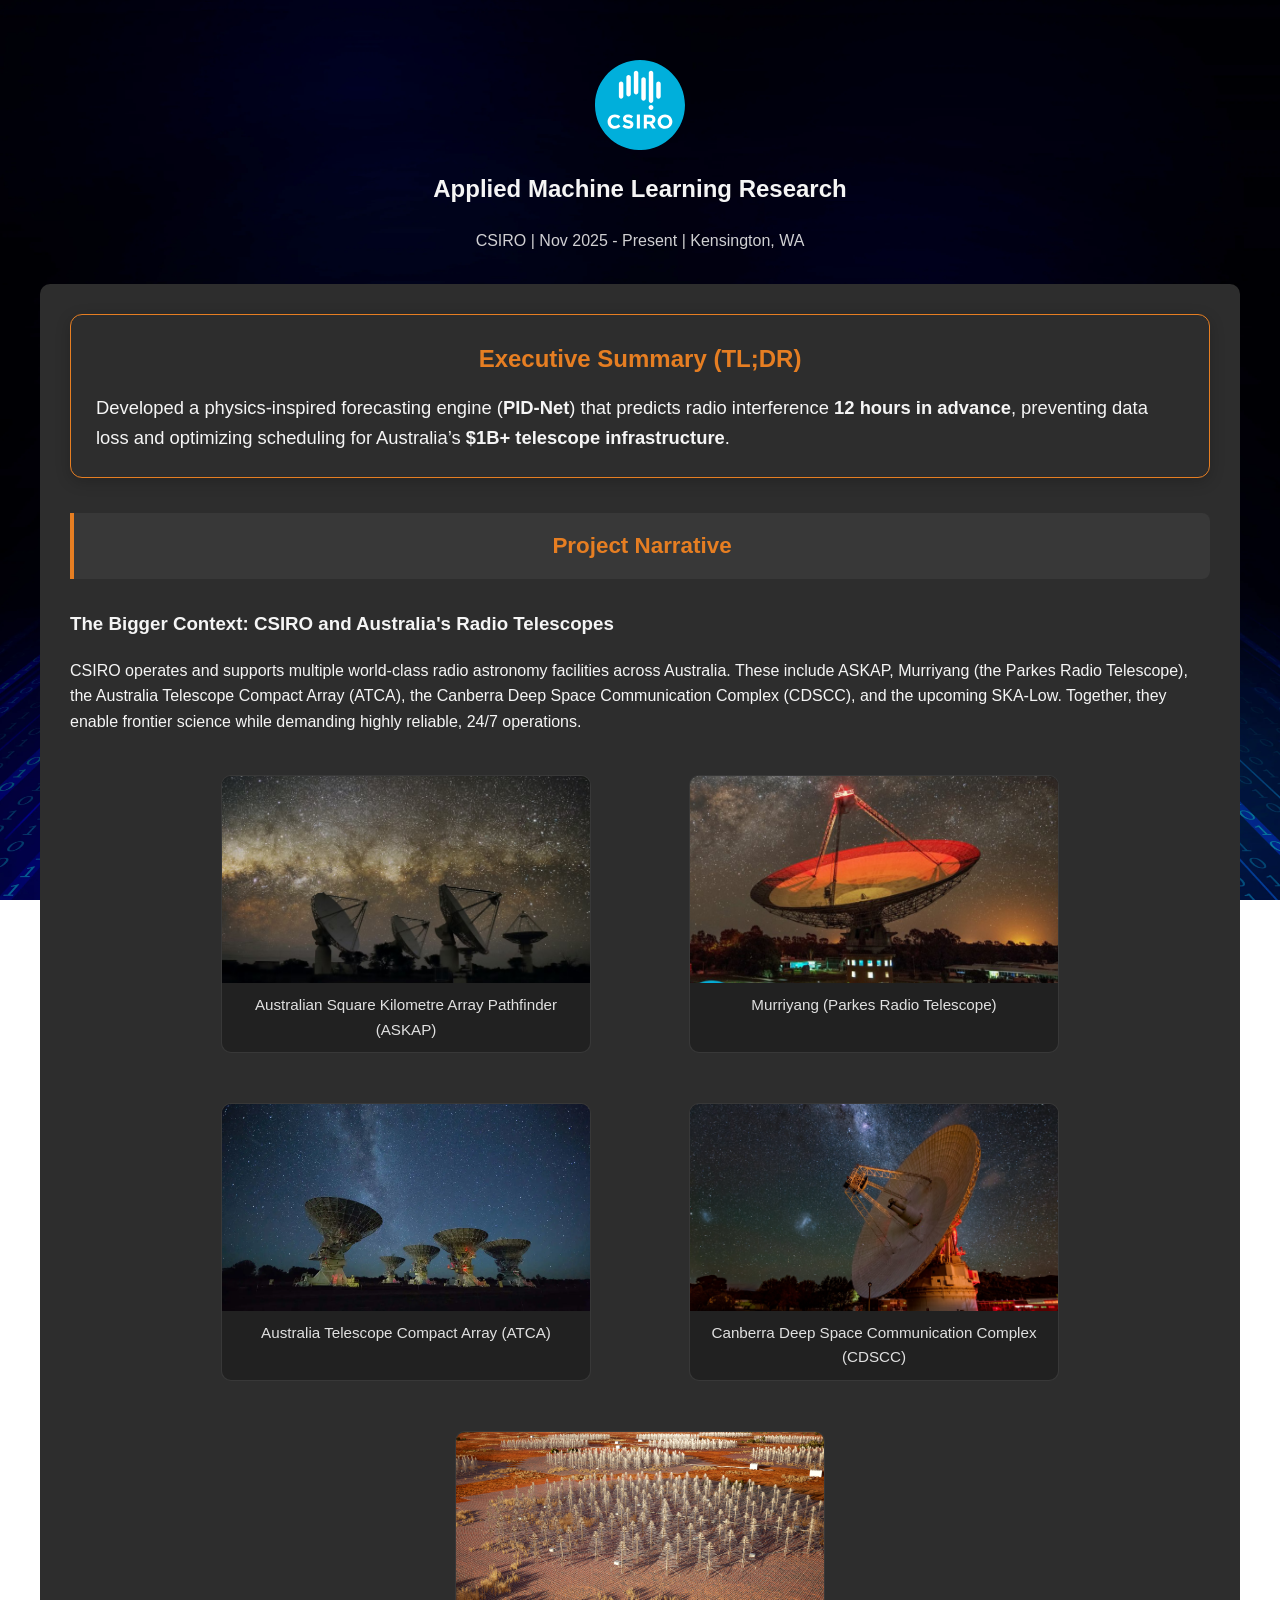
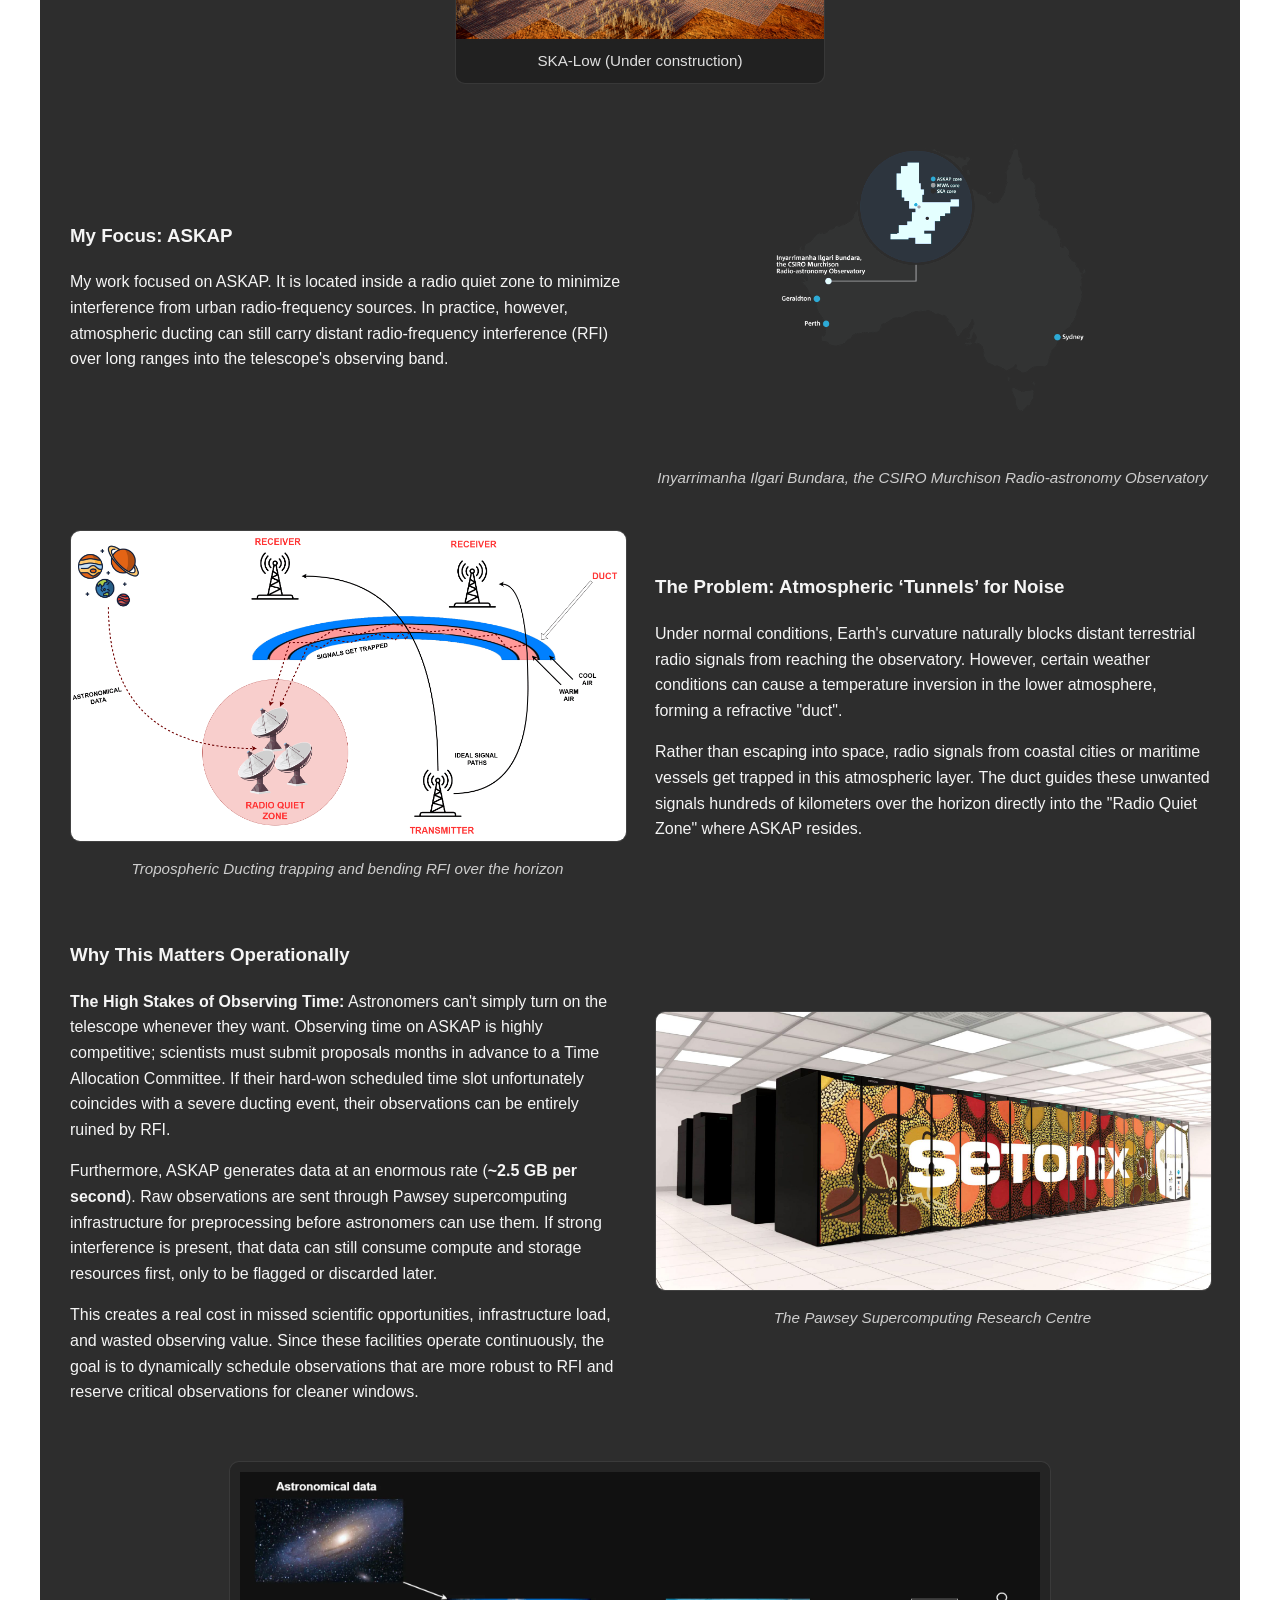
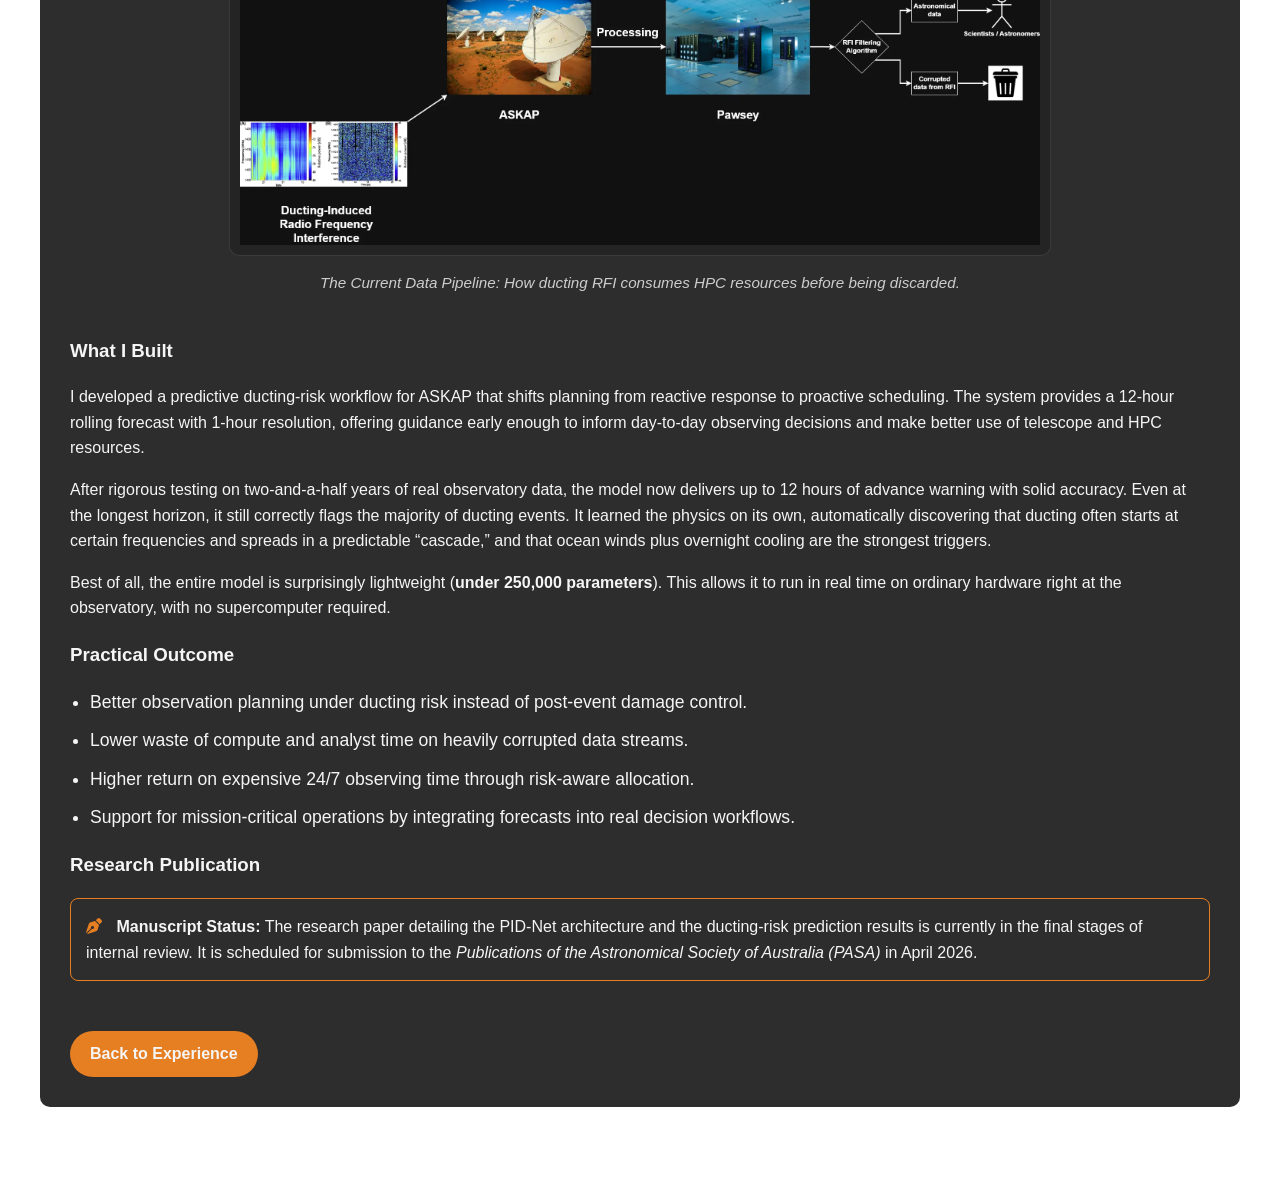
==== experience-csiro.html @ bd248039 "Update page" ====
<!DOCTYPE html>
<html lang="en">
<head>
    <meta charset="UTF-8">
    <meta name="viewport" content="width=device-width, initial-scale=1.0">
    <title>CSIRO Experience Details - X. Truong Nguyen</title>
    <link rel="icon" type="image/jpeg" href="img/tab_icon.jpg">
    <link rel="stylesheet" href="css/style.css">
    <link rel="stylesheet" href="https://cdnjs.cloudflare.com/ajax/libs/font-awesome/6.4.0/css/all.min.css">
</head>
<body>
    <main class="container experience-detail-page">
        <section class="experience-section visible">
            <div class="experience-detail-header">
                <img src="img/CSIRO_Logo.svg" alt="CSIRO Logo" class="company-logo">
                <h1>Applied Machine Learning Research</h1>
                <p class="experience-detail-meta">CSIRO | Nov 2025 - Present | Kensington, WA</p>
            </div>

            <div class="experience-item">
                <div class="experience-details">
                    <!-- TL;DR Impact Summary -->
                    <div style="background-color: rgba(var(--accent-rgb), 0.1); border: 1px solid var(--accent-color); padding: 25px; border-radius: 12px; margin-bottom: 35px; box-shadow: 0 4px 15px rgba(0,0,0,0.2);">
                        <h2 style="margin: 0 0 15px 0; color: var(--accent-color); font-size: 1.5rem;">Executive Summary (TL;DR)</h2>
                        <p style="margin: 0; font-size: 1.15rem; line-height: 1.6; font-weight: 500;">
                            Developed a physics-inspired forecasting engine (<strong>PID-Net</strong>) that predicts radio interference <strong>12 hours in advance</strong>, preventing data loss and optimizing scheduling for Australia’s <strong>$1B+ telescope infrastructure</strong>.
                        </p>
                    </div>

                    <div style="background-color: rgba(255, 255, 255, 0.05); border-left: 4px solid var(--accent-color); padding: 15px 20px; margin-bottom: 30px; border-radius: 0 8px 8px 0;">
                        <h2 style="margin: 0; color: var(--accent-color); font-size: 1.4rem;">Project Narrative</h2>
                    </div>

                    <h3>The Bigger Context: CSIRO and Australia's Radio Telescopes</h3>
                    <p>
                        CSIRO operates and supports multiple world-class radio astronomy facilities across Australia.
                        These include ASKAP, Murriyang (the Parkes Radio Telescope), the Australia Telescope Compact
                        Array (ATCA), the Canberra Deep Space Communication Complex (CDSCC), and the upcoming SKA-Low.
                        Together, they enable frontier science while demanding highly reliable, 24/7 operations.
                    </p>

                    <div class="experience-gallery">
                        <figure class="media-card">
                            <img src="img/ASKAP.avif" alt="ASKAP radio telescope array">
                            <figcaption>Australian Square Kilometre Array Pathfinder (ASKAP)</figcaption>
                        </figure>
                        <figure class="media-card">
                            <img src="img/parkes.jpg" alt="Murriyang Parkes Radio Telescope">
                            <figcaption>Murriyang (Parkes Radio Telescope)</figcaption>
                        </figure>
                        <figure class="media-card">
                            <img src="img/ATCA.webp" alt="Australia Telescope Compact Array">
                            <figcaption>Australia Telescope Compact Array (ATCA)</figcaption>
                        </figure>
                        <figure class="media-card">
                            <img src="img/CDSCC.jpg" alt="Canberra Deep Space Communication Complex">
                            <figcaption>Canberra Deep Space Communication Complex (CDSCC)</figcaption>
                        </figure>
                        <figure class="media-card">
                            <img src="img/SKA-Low.jpg" alt="SKA-Low telescope infrastructure">
                            <figcaption>SKA-Low (Under construction)</figcaption>
                        </figure>
                    </div>

                    <div style="display: flex; flex-wrap: wrap; align-items: center; gap: 30px; margin-bottom: 40px;">
                        <div style="flex: 1 1 300px;">
                            <h3>My Focus: ASKAP</h3>
                            <p>
                                My work focused on ASKAP. It is located inside a radio quiet zone to minimize interference
                                from urban radio-frequency sources. In practice, however, atmospheric ducting can still carry
                                distant radio-frequency interference (RFI) over long ranges into the telescope's observing band.
                            </p>
                        </div>
                        <figure style="flex: 1 1 300px; margin: 0; text-align: center;">
                            <img src="img/MRO_map.png" alt="Map of the Murchison Radio-astronomy Observatory" style="width: 100%; max-height: 350px; object-fit: contain; margin-bottom: 8px; filter: invert(1) hue-rotate(180deg) contrast(1.2); mix-blend-mode: screen;">
                            <figcaption style="font-size: 0.95rem; opacity: 0.8; font-style: italic;">Inyarrimanha Ilgari Bundara, the CSIRO Murchison Radio-astronomy Observatory</figcaption>
                        </figure>
                    </div>

                    <div style="display: flex; flex-wrap: wrap; align-items: center; gap: 30px; margin-bottom: 40px;">
                        <figure style="flex: 1 1 300px; margin: 0; text-align: center;">
                            <img src="img/Ducting_Diagram.gif" alt="Atmospheric Ducting Phenomenon" style="width: 100%; max-height: 350px; object-fit: contain; border-radius: 10px; border: 1px solid rgba(255, 255, 255, 0.1); margin-bottom: 8px;">
                            <figcaption style="font-size: 0.95rem; opacity: 0.8; font-style: italic;">Tropospheric Ducting trapping and bending RFI over the horizon</figcaption>
                        </figure>
                        <div style="flex: 1 1 300px;">
                            <h3>The Problem: Atmospheric ‘Tunnels’ for Noise</h3>
                            <p>
                                Under normal conditions, Earth's curvature naturally blocks distant terrestrial radio signals from reaching the observatory. 
                                However, certain weather conditions can cause a temperature inversion in the lower atmosphere, forming a refractive "duct".
                            </p>
                            <p>
                                Rather than escaping into space, radio signals from coastal cities or maritime vessels get trapped in this atmospheric layer. 
                                The duct guides these unwanted signals hundreds of kilometers over the horizon directly into the "Radio Quiet Zone" where ASKAP resides.
                            </p>
                        </div>
                    </div>

                    <div style="display: flex; flex-wrap: wrap; align-items: center; gap: 30px; margin-bottom: 20px;">
                        <div style="flex: 1 1 300px;">
                            <h3>Why This Matters Operationally</h3>
                            <p>
                                <strong>The High Stakes of Observing Time:</strong> Astronomers can't simply turn on the telescope whenever they want. Observing time on ASKAP is highly competitive; scientists must submit proposals months in advance to a Time Allocation Committee. If their hard-won scheduled time slot unfortunately coincides with a severe ducting event, their observations can be entirely ruined by RFI.
                            </p>
                            <p>
                                Furthermore, ASKAP generates data at an enormous rate (<strong>~2.5 GB per second</strong>). Raw observations are sent through Pawsey
                                supercomputing infrastructure for preprocessing before astronomers can use them. If strong
                                interference is present, that data can still consume compute and storage resources first,
                                only to be flagged or discarded later.
                            </p>
                            <p>
                                This creates a real cost in missed scientific opportunities, infrastructure load, and wasted observing value. Since these
                                facilities operate continuously, the goal is to dynamically schedule observations that are more robust to RFI and reserve critical
                                observations for cleaner windows.
                            </p>
                        </div>
                        <figure style="flex: 1 1 300px; margin: 0; text-align: center;">
                            <img src="img/Pawsey.jpg" alt="Pawsey Supercomputer Centre" style="width: 100%; max-height: 350px; object-fit: cover; border-radius: 10px; border: 1px solid rgba(255, 255, 255, 0.1); margin-bottom: 8px;">
                            <figcaption style="font-size: 0.95rem; opacity: 0.8; font-style: italic;">The Pawsey Supercomputing Research Centre</figcaption>
                        </figure>
                    </div>

                    <figure style="margin: 40px 0; text-align: center;">
                        <img src="img/flowdiagram_dark.webp" alt="Standard ASKAP Data Pipeline showing RFI waste" style="width: 100%; max-width: 800px; height: auto; border-radius: 10px; border: 1px solid rgba(255, 255, 255, 0.1); margin-bottom: 8px; background: rgba(0,0,0,0.2); padding: 10px;">
                        <figcaption style="font-size: 0.95rem; opacity: 0.8; font-style: italic;">The Current Data Pipeline: How ducting RFI consumes HPC resources before being discarded.</figcaption>
                    </figure>

                    <h3>What I Built</h3>
                    <p>
                        I developed a predictive ducting-risk workflow for ASKAP that shifts planning from reactive
                        response to proactive scheduling. The system provides a 12-hour rolling forecast with 1-hour
                        resolution, offering guidance early enough to inform day-to-day observing
                        decisions and make better use of telescope and HPC resources.
                    </p>
                    <p>
                        After rigorous testing on two-and-a-half years of real observatory data, the model now delivers up to 12 hours of advance warning with solid accuracy. Even at the longest horizon, it still correctly flags the majority of ducting events. It learned the physics on its own, automatically discovering that ducting often starts at certain frequencies and spreads in a predictable “cascade,” and that ocean winds plus overnight cooling are the strongest triggers.
                    </p>
                    <p>
                        Best of all, the entire model is surprisingly lightweight (<strong>under 250,000 parameters</strong>). This allows it to run in real time on ordinary hardware right at the observatory, with no supercomputer required.
                    </p>

                    <h3>Practical Outcome</h3>
                    <ul>
                        <li>Better observation planning under ducting risk instead of post-event damage control.</li>
                        <li>Lower waste of compute and analyst time on heavily corrupted data streams.</li>
                        <li>Higher return on expensive 24/7 observing time through risk-aware allocation.</li>
                        <li>Support for mission-critical operations by integrating forecasts into real decision workflows.</li>
                    </ul>

                    <h3>Research Publication</h3>
                    <div style="background-color: rgba(var(--accent-rgb), 0.1); border: 1px solid var(--accent-color); padding: 15px; border-radius: 8px; margin-top: 15px;">
                        <p style="margin: 0;">
                            <i class="fa-solid fa-pen-nib" style="margin-right: 10px; color: var(--accent-color);"></i>
                            <strong>Manuscript Status:</strong> The research paper detailing the PID-Net architecture and the ducting-risk prediction results is currently in the final stages of internal review. It is scheduled for submission to the <em>Publications of the Astronomical Society of Australia (PASA)</em> in April 2026.
                        </p>
                    </div>

                    <div class="back-link">
                        <a class="view-project-btn" href="index.html#experience">Back to Experience</a>
                    </div>
                </div>
            </div>
        </section>
    </main>
</body>
</html>
---- css/style.css ----
/* Global Styles */
:root {
    --dark-bg: #3d3d3d;        /* Dark gray */
    --light-text: #f5f5f5;     /* Light cream */
    --accent-color: #e67e22;   /* Orange */
    --secondary-bg: #2d2d2d;   /* Medium gray */
}

html {
    scroll-behavior: smooth;
}

body {
    font-family: 'Inter', -apple-system, BlinkMacSystemFont, 'Segoe UI', Roboto, Oxygen, Ubuntu, Cantarell, 'Open Sans', 'Helvetica Neue', sans-serif;
    background-image: url('../img/background_image.webp');
    background-size: cover;
    background-position: center;
    background-attachment: fixed;
    background-repeat: no-repeat;
    background-color: transparent;
    color: var(--light-text);
    margin: 0;
    padding: 0;
    line-height: 1.6;
    transition: color 0.3s ease;
    scroll-behavior: smooth;
}

.container {
    max-width: 1200px;
    margin: 0 auto;
    padding: 0 20px;
}

/* Header Styles */
header {
    padding: 20px 0;
    display: flex;
    justify-content: space-between;
    align-items: center;
}

.logo {
    font-size: 0.3rem;
    font-weight: 400;
    letter-spacing: 0px;
    text-transform: none;
    font-family: 'Courier New', monospace;
    white-space: pre;
    line-height: 1;
}

.logo a {
    color: var(--light-text);
    text-decoration: none;
    transition: color 0.3s ease;
}

nav ul {
    display: flex;
    list-style: none;
    gap: 30px;
}

nav a {
    color: var(--light-text);
    text-decoration: none;
    font-size: 1rem;
    transition: color 0.3s ease;
    position: relative;
}

nav a:hover {
    color: var(--accent-color);
}

/* Add underline animation for nav links */
nav a::after {
    content: '';
    position: absolute;
    width: 0;
    height: 2px;
    bottom: -5px;
    left: 0;
    background-color: var(--accent-color);
    transition: width 0.3s ease;
}

nav a:hover::after {
    width: 100%;
}

/* Profile Section */
.profile {
    display: flex;
    flex-direction: column;
    align-items: center;
    justify-content: center;
    text-align: center;
    padding: 40px 0;
}

.profile-img {
    width: 200px;
    height: 200px;
    border-radius: 50%;
    overflow: hidden;
    margin-bottom: 30px;
    border: 3px solid var(--accent-color);
    transition: transform 0.5s ease, box-shadow 0.5s ease;
}

.profile-img:hover {
    transform: scale(1.05);
    box-shadow: 0 0 25px rgba(230, 126, 34, 0.6);
}

.profile-img img {
    width: 100%;
    height: 100%;
    object-fit: cover;
}

.profile h1 {
    font-size: 2.5rem;
    margin: 10px 0;
    color: var(--light-text);
}

.profile .tagline {
    font-size: 1.4rem;
    color: var(--light-text);
    opacity: 0.8;
    margin: 10px 0 30px;
    min-height: 1.4em;
}

/* Social Links */
.social-links {
    display: flex;
    gap: 20px;
    margin-top: 20px;
}

.social-links a {
    color: var(--light-text);
    font-size: 1.5rem;
    transition: all 0.3s ease;
    display: flex;
    align-items: center;
    justify-content: center;
    width: 50px;
    height: 50px;
    border-radius: 50%;
    background-color: rgba(0, 0, 0, 0.2);
}

.social-links a:hover {
    color: var(--accent-color);
    transform: translateY(-5px);
    background-color: rgba(0, 0, 0, 0.4);
    box-shadow: 0 5px 15px rgba(0, 0, 0, 0.3);
}

/* Footer */
footer {
    text-align: center;
    padding: 30px 0;
    border-top: 1px solid var(--secondary-bg);
    margin-top: 80px;
}

footer p {
    color: var(--light-text);
    opacity: 0.8;
    font-size: 0.9rem;
}

footer a {
    color: var(--accent-color);
    text-decoration: none;
}

/* About Section Styles */
.about-section {
    padding: 60px 0;
    text-align: center;
    opacity: 0;
    transform: translateY(20px);
    transition: opacity 0.6s ease, transform 0.6s ease;
}

.about-section.visible {
    opacity: 1;
    transform: translateY(0);
}

.about-section h2 {
    font-size: 2.2rem;
    margin-bottom: 20px;
    color: var(--accent-color);
}

.about-section p {
    max-width: 800px;
    margin: 0 auto 40px;
    font-size: 1.1rem;
    line-height: 1.8;
}

.tech-stack {
    background: var(--secondary-bg);
    padding: 40px;
    border-radius: 10px;
    margin-top: 40px;
}

.tech-stack h3 {
    font-size: 1.8rem;
    margin-bottom: 30px;
    color: var(--light-text);
}

.tech-category {
    margin-bottom: 40px;
}

.tech-category h4 {
    font-size: 1.4rem;
    color: var(--accent-color);
    margin-bottom: 20px;
    text-align: left;
    padding-left: 20px;
}

.tech-icons {
    display: grid;
    grid-template-columns: repeat(auto-fit, minmax(120px, 1fr));
    gap: 30px;
    justify-items: center;
    align-items: center;
    max-width: 1000px;
    margin: 0 auto;
    padding: 20px;
    background: rgba(0, 0, 0, 0.2);
    border-radius: 8px;
}

.tech-icons .skill-item {
    text-align: center;
    width: 100%;
    display: flex;
    flex-direction: column;
    align-items: center;
}

.tech-icons img {
    width: 80px;
    height: 80px;
    object-fit: contain;
    transition: transform 0.3s ease;
    filter: grayscale(100%) brightness(1.3);
}

.tech-icons img:hover {
    transform: scale(1.1);
    filter: grayscale(0%) brightness(1);
}

/* Experience Section Styles */
.experience-section {
    padding: 60px 0;
    text-align: left;
    opacity: 0;
    transform: translateY(20px);
    transition: opacity 0.6s ease, transform 0.6s ease;
}

.experience-section.visible {
    opacity: 1;
    transform: translateY(0);
}

.experience-section h2 {
    font-size: 2.2rem;
    margin-bottom: 40px;
    color: var(--accent-color);
    text-align: center;
}

.experience-item {
    background: var(--secondary-bg);
    padding: 30px;
    border-radius: 10px;
    margin-bottom: 30px;
    transition: transform 0.3s ease, box-shadow 0.3s ease;
    position: relative;
    overflow: hidden;
}

.experience-item:hover {
    transform: translateY(-5px);
    box-shadow: 0 10px 25px rgba(0, 0, 0, 0.2);
}

.experience-header {
    display: flex;
    align-items: center;
    margin-bottom: 20px;
}

.company-logo {
    width: 60px;
    height: 60px;
    margin-right: 20px;
    transition: transform 0.3s ease;
    border-radius: 8px;
}

.experience-item:hover .company-logo {
    transform: scale(1.1);
}

.experience-title {
    flex-grow: 1;
}

.experience-title h3 {
    font-size: 1.4rem;
    margin: 0 0 5px 0;
    color: var(--light-text);
}

.experience-title p {
    font-size: 1.1rem;
    margin: 0;
    color: var(--light-text);
    opacity: 0.8;
}

.experience-details ul {
    list-style-type: disc;
    margin-left: 20px;
    padding-left: 0;
}

.experience-details li {
    margin-bottom: 10px;
    font-size: 1.1rem;
    line-height: 1.6;
}

/* Project Modal Styles */
.modal {
    display: none;
    position: fixed;
    z-index: 1000;
    left: 0;
    top: 0;
    width: 100%;
    height: 100%;
    overflow: auto;
    background-color: rgba(0, 0, 0, 0.8);
    opacity: 0;
    transition: opacity 0.3s ease;
}

.modal.show {
    display: block;
    opacity: 1;
}

.modal-content {
    background-color: var(--secondary-bg);
    margin: 5% auto;
    padding: 30px;
    border-radius: 10px;
    width: 80%;
    max-width: 900px;
    transform: translateY(-20px);
    transition: transform 0.3s ease;
    position: relative;
}

.modal.show .modal-content {
    transform: translateY(0);
}

.close-modal {
    position: absolute;
    top: 15px;
    right: 20px;
    color: var(--light-text);
    font-size: 2rem;
    font-weight: bold;
    cursor: pointer;
    transition: color 0.3s ease;
}

.close-modal:hover {
    color: var(--accent-color);
}

.modal-header {
    display: flex;
    align-items: center;
    margin-bottom: 30px;
}

.modal-logo {
    width: 80px;
    height: 80px;
    margin-right: 20px;
    border-radius: 8px;
}

.modal-title h3 {
    font-size: 1.8rem;
    margin: 0 0 10px 0;
    color: var(--accent-color);
}

.modal-title p {
    font-size: 1.2rem;
    margin: 0;
    color: var(--light-text);
    opacity: 0.8;
}

.modal-body {
    margin-bottom: 20px;
}

.project-details {
    margin-bottom: 30px;
}

.project-details h4 {
    font-size: 1.4rem;
    color: var(--accent-color);
    margin-bottom: 15px;
}

.tech-used {
    display: flex;
    flex-wrap: wrap;
    gap: 10px;
    margin-top: 20px;
}

.tech-badge {
    background-color: rgba(0, 0, 0, 0.3);
    padding: 5px 12px;
    border-radius: 20px;
    font-size: 0.9rem;
    color: var(--light-text);
    transition: background-color 0.3s ease, transform 0.3s ease;
}

.tech-badge:hover {
    background-color: var(--accent-color);
    transform: translateY(-3px);
}

.view-project-btn {
    display: inline-block;
    background-color: var(--accent-color);
    color: var(--light-text);
    padding: 10px 20px;
    border-radius: 30px;
    text-decoration: none;
    font-weight: bold;
    margin-top: 20px;
    transition: all 0.3s ease;
}

.view-project-btn:hover {
    background-color: transparent;
    box-shadow: 0 0 0 2px var(--accent-color);
    transform: translateY(-3px);
}

/* Project Button Style */
.view-details-btn {
    display: inline-block;
    background-color: transparent;
    color: var(--accent-color);
    border: 1px solid var(--accent-color);
    padding: 8px 15px;
    border-radius: 20px;
    margin-top: 15px;
    font-size: 0.9rem;
    cursor: pointer;
    transition: all 0.3s ease;
}

.view-details-btn:hover {
    background-color: var(--accent-color);
    color: var(--dark-bg);
}

/* Scroll to top button */
.scroll-top {
    position: fixed;
    bottom: 20px;
    left: 20px;
    background: var(--accent-color);
    color: var(--dark-bg);
    width: 50px;
    height: 50px;
    border-radius: 50%;
    display: flex;
    align-items: center;
    justify-content: center;
    cursor: pointer;
    border: none;
    box-shadow: 0 2px 10px rgba(0, 0, 0, 0.2);
    transition: all 0.3s ease;
    z-index: 100;
    opacity: 0;
    visibility: hidden;
}

.scroll-top.visible {
    opacity: 1;
    visibility: visible;
}

.scroll-top:hover {
    transform: scale(1.1);
    opacity: 0.9;
}

/* Experience detail page */
.experience-detail-page {
    min-height: 100vh;
}

.experience-detail-header {
    text-align: center;
    margin-bottom: 30px;
}

.experience-detail-header .company-logo {
    width: 90px;
    height: 90px;
    margin: 0 auto 20px;
    display: block;
}

.experience-detail-meta {
    opacity: 0.85;
    margin-top: 8px;
}

.experience-gallery {
    display: flex;
    flex-wrap: wrap;
    justify-content: center;
    gap: 18px;
    margin-top: 25px;
}

.experience-gallery .media-card {
    flex: 0 1 calc((100% - 36px) / 3);
    max-width: calc((100% - 36px) / 3);
}

.media-card {
    background: rgba(0, 0, 0, 0.25);
    border-radius: 10px;
    overflow: hidden;
    border: 1px solid rgba(255, 255, 255, 0.1);
}

.media-card img {
    width: 100%;
    aspect-ratio: 16 / 9;
    object-fit: cover;
    display: block;
}

.media-card figcaption {
    padding: 10px 12px;
    font-size: 0.95rem;
    opacity: 0.9;
    text-align: center;
}

.back-link {
    margin-top: 30px;
}

/* Responsive Design */
@media (max-width: 768px) {
    header {
        flex-direction: column;
        text-align: center;
    }

    .logo {
        margin-bottom: 20px;
        font-size: 0.2rem;
        overflow-x: auto;
    }

    nav ul {
        padding: 0;
        gap: 15px;
    }

    .profile h1 {
        font-size: 2rem;
    }

    .profile .tagline {
        font-size: 1.2rem;
    }

    .tech-icons {
        grid-template-columns: repeat(auto-fit, minmax(100px, 1fr));
        gap: 20px;
    }

    .tech-icons img {
        width: 60px;
        height: 60px;
    }

    .modal-content {
        width: 95%;
        padding: 20px;
    }

    .modal-header {
        flex-direction: column;
        text-align: center;
    }

    .modal-logo {
        margin-right: 0;
        margin-bottom: 15px;
    }

    .experience-gallery .media-card {
        flex: 0 1 calc((100% - 18px) / 2);
        max-width: calc((100% - 18px) / 2);
    }
}

@media (max-width: 520px) {
    .experience-gallery .media-card {
        flex: 0 1 100%;
        max-width: 100%;
    }
}
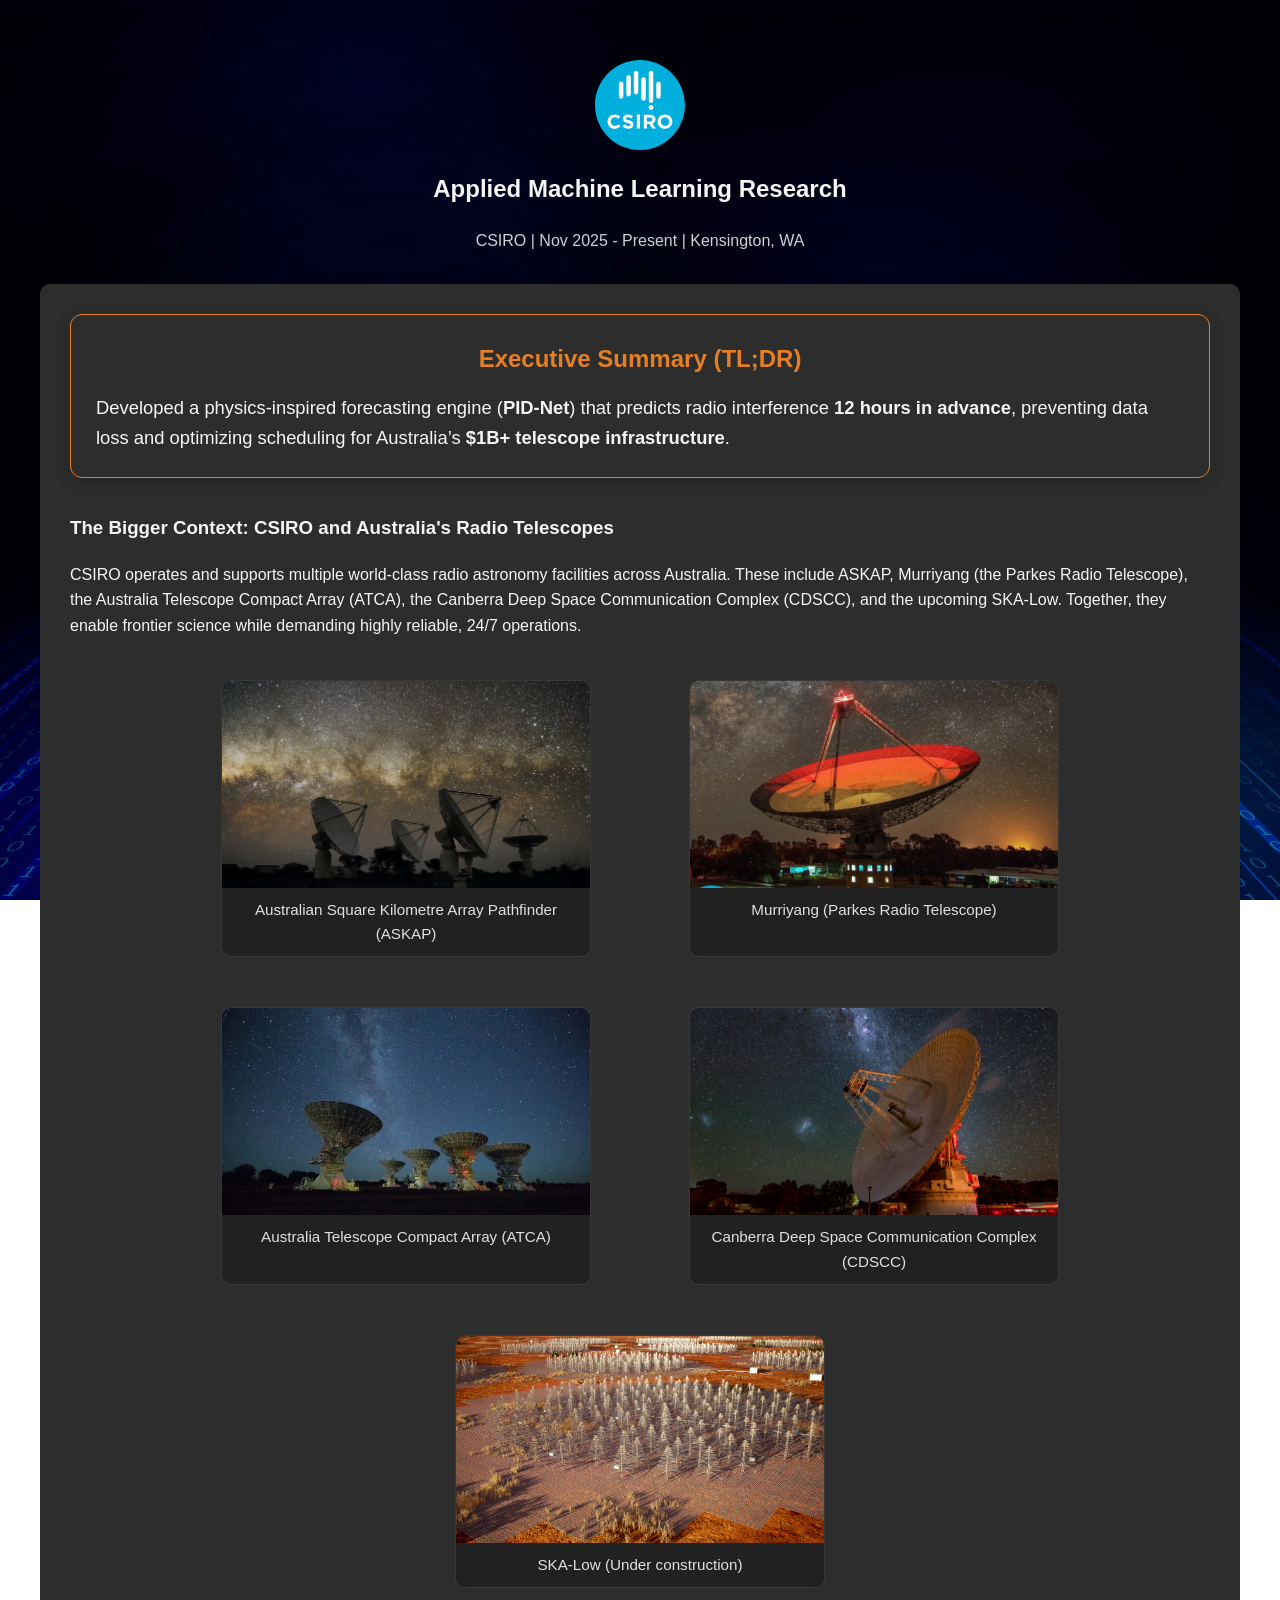
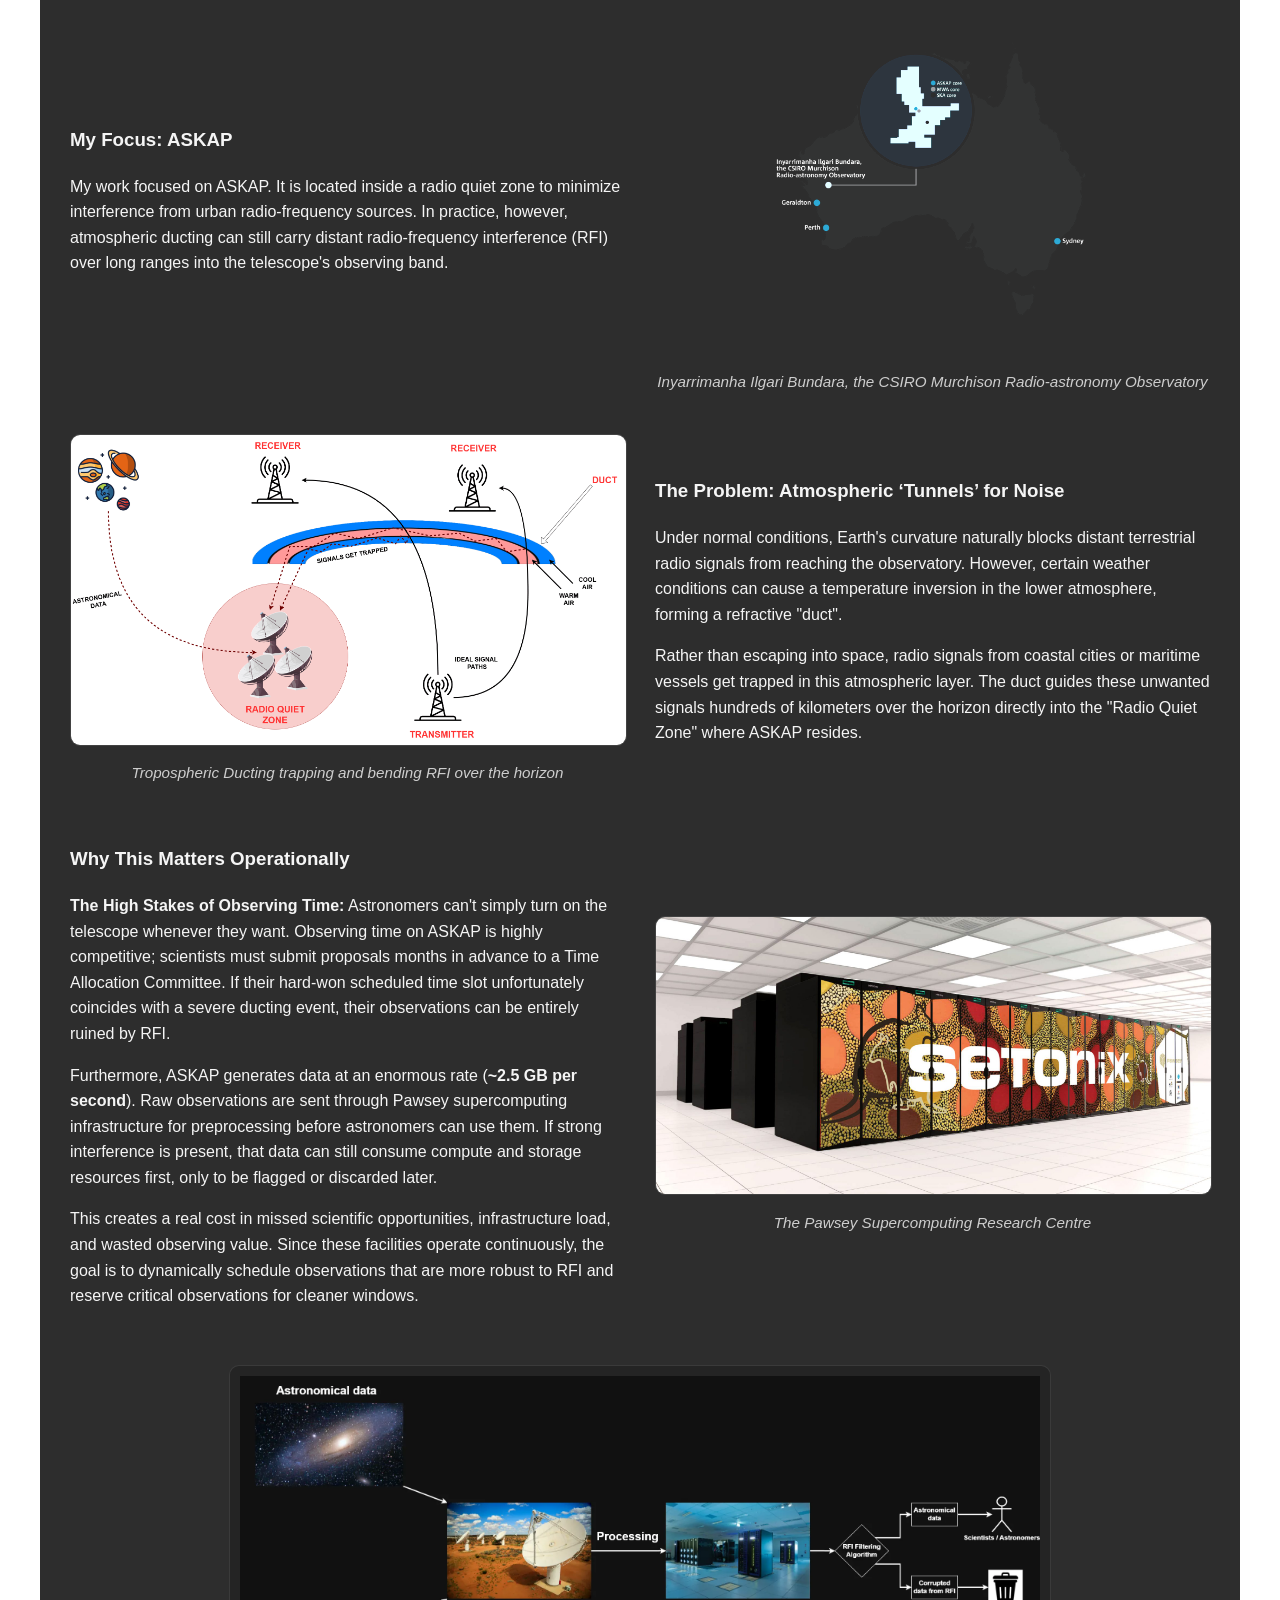
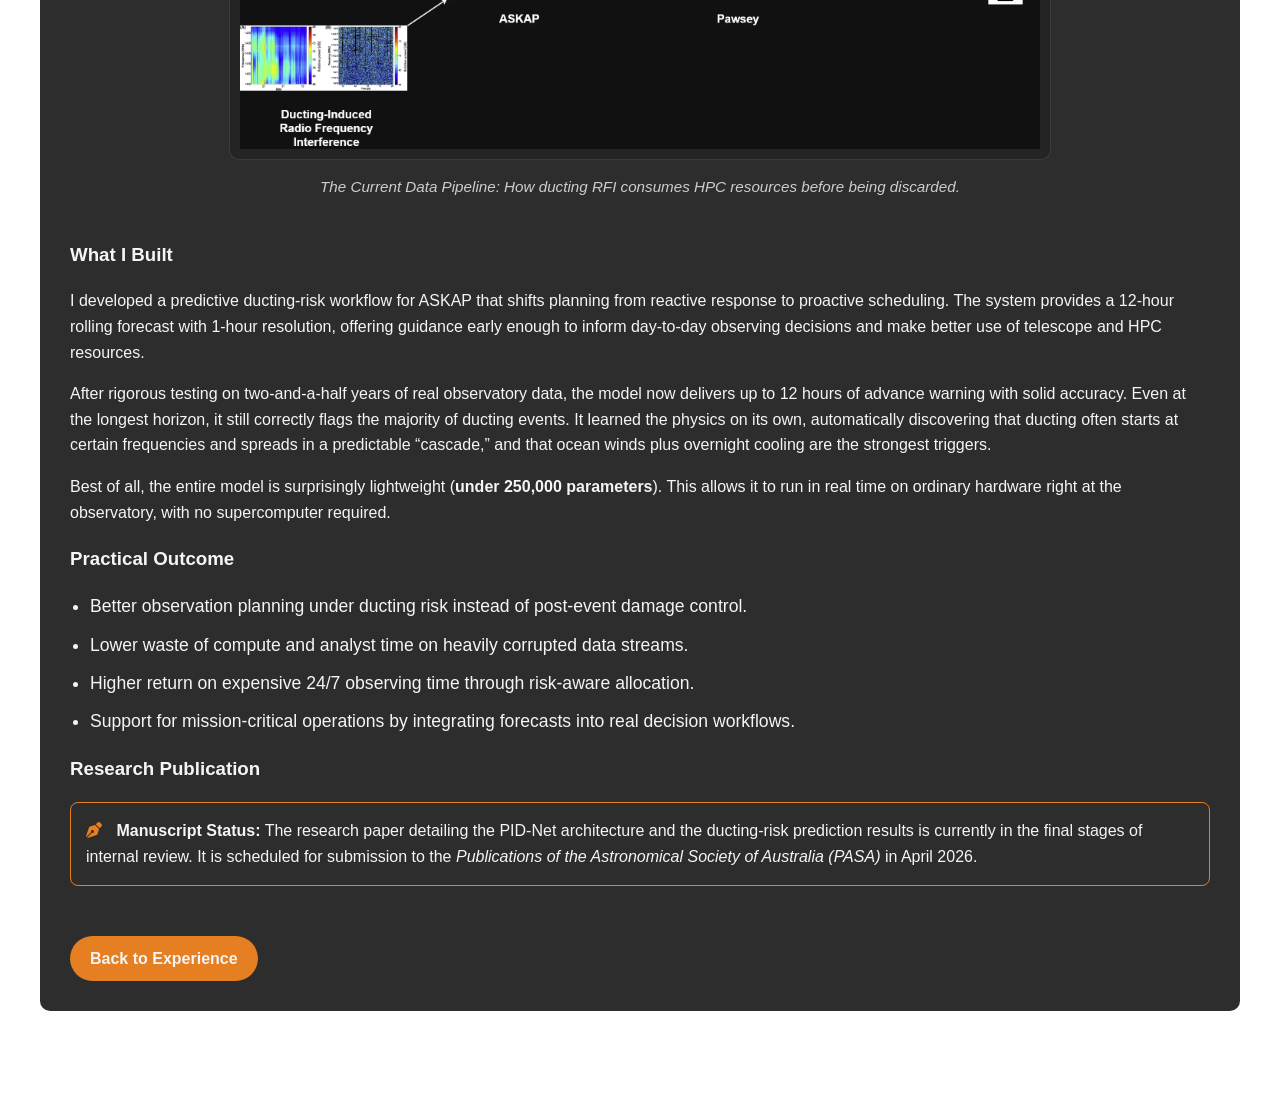
==== commit 3f10b595: "Update page" ====
--- a/experience-csiro.html
+++ b/experience-csiro.html
@@ -25,10 +25,6 @@
                         <p style="margin: 0; font-size: 1.15rem; line-height: 1.6; font-weight: 500;">
                             Developed a physics-inspired forecasting engine (<strong>PID-Net</strong>) that predicts radio interference <strong>12 hours in advance</strong>, preventing data loss and optimizing scheduling for Australia’s <strong>$1B+ telescope infrastructure</strong>.
                         </p>
-                    </div>
-
-                    <div style="background-color: rgba(255, 255, 255, 0.05); border-left: 4px solid var(--accent-color); padding: 15px 20px; margin-bottom: 30px; border-radius: 0 8px 8px 0;">
-                        <h2 style="margin: 0; color: var(--accent-color); font-size: 1.4rem;">Project Narrative</h2>
                     </div>
 
                     <h3>The Bigger Context: CSIRO and Australia's Radio Telescopes</h3>
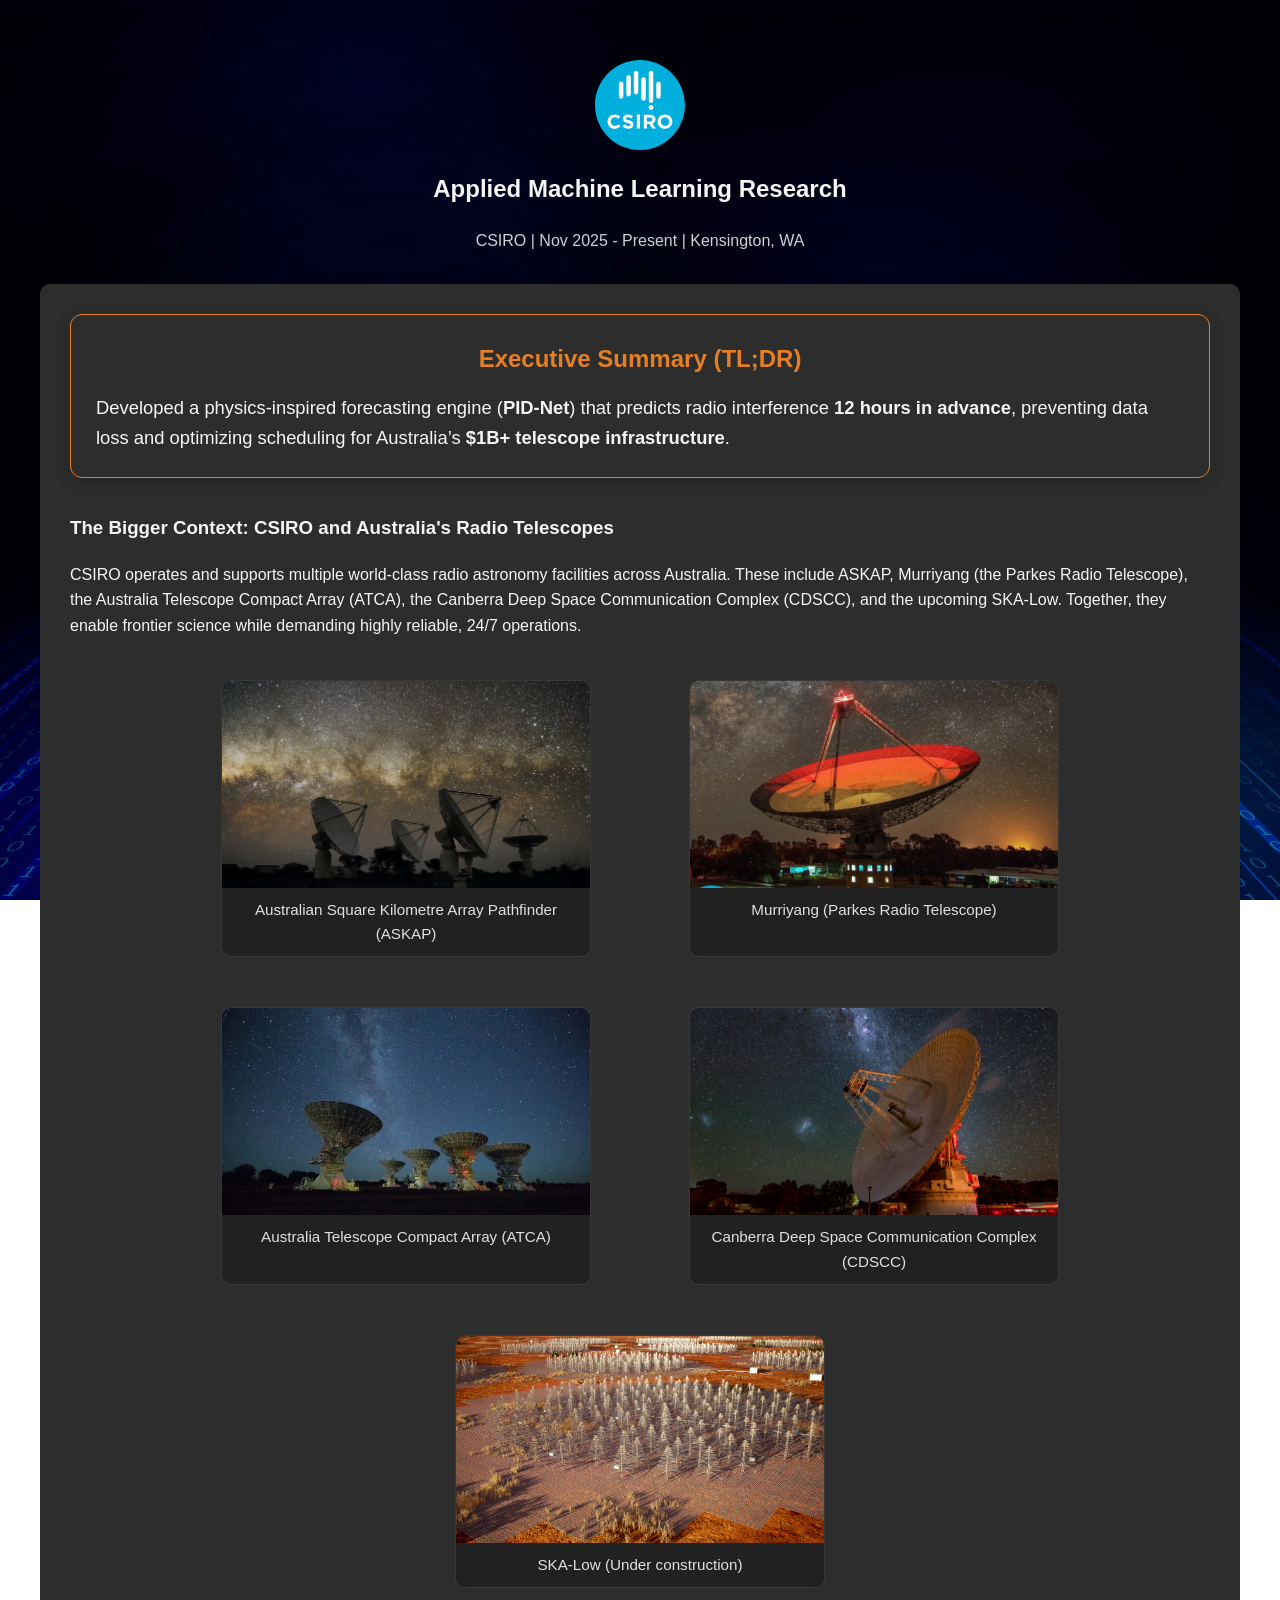
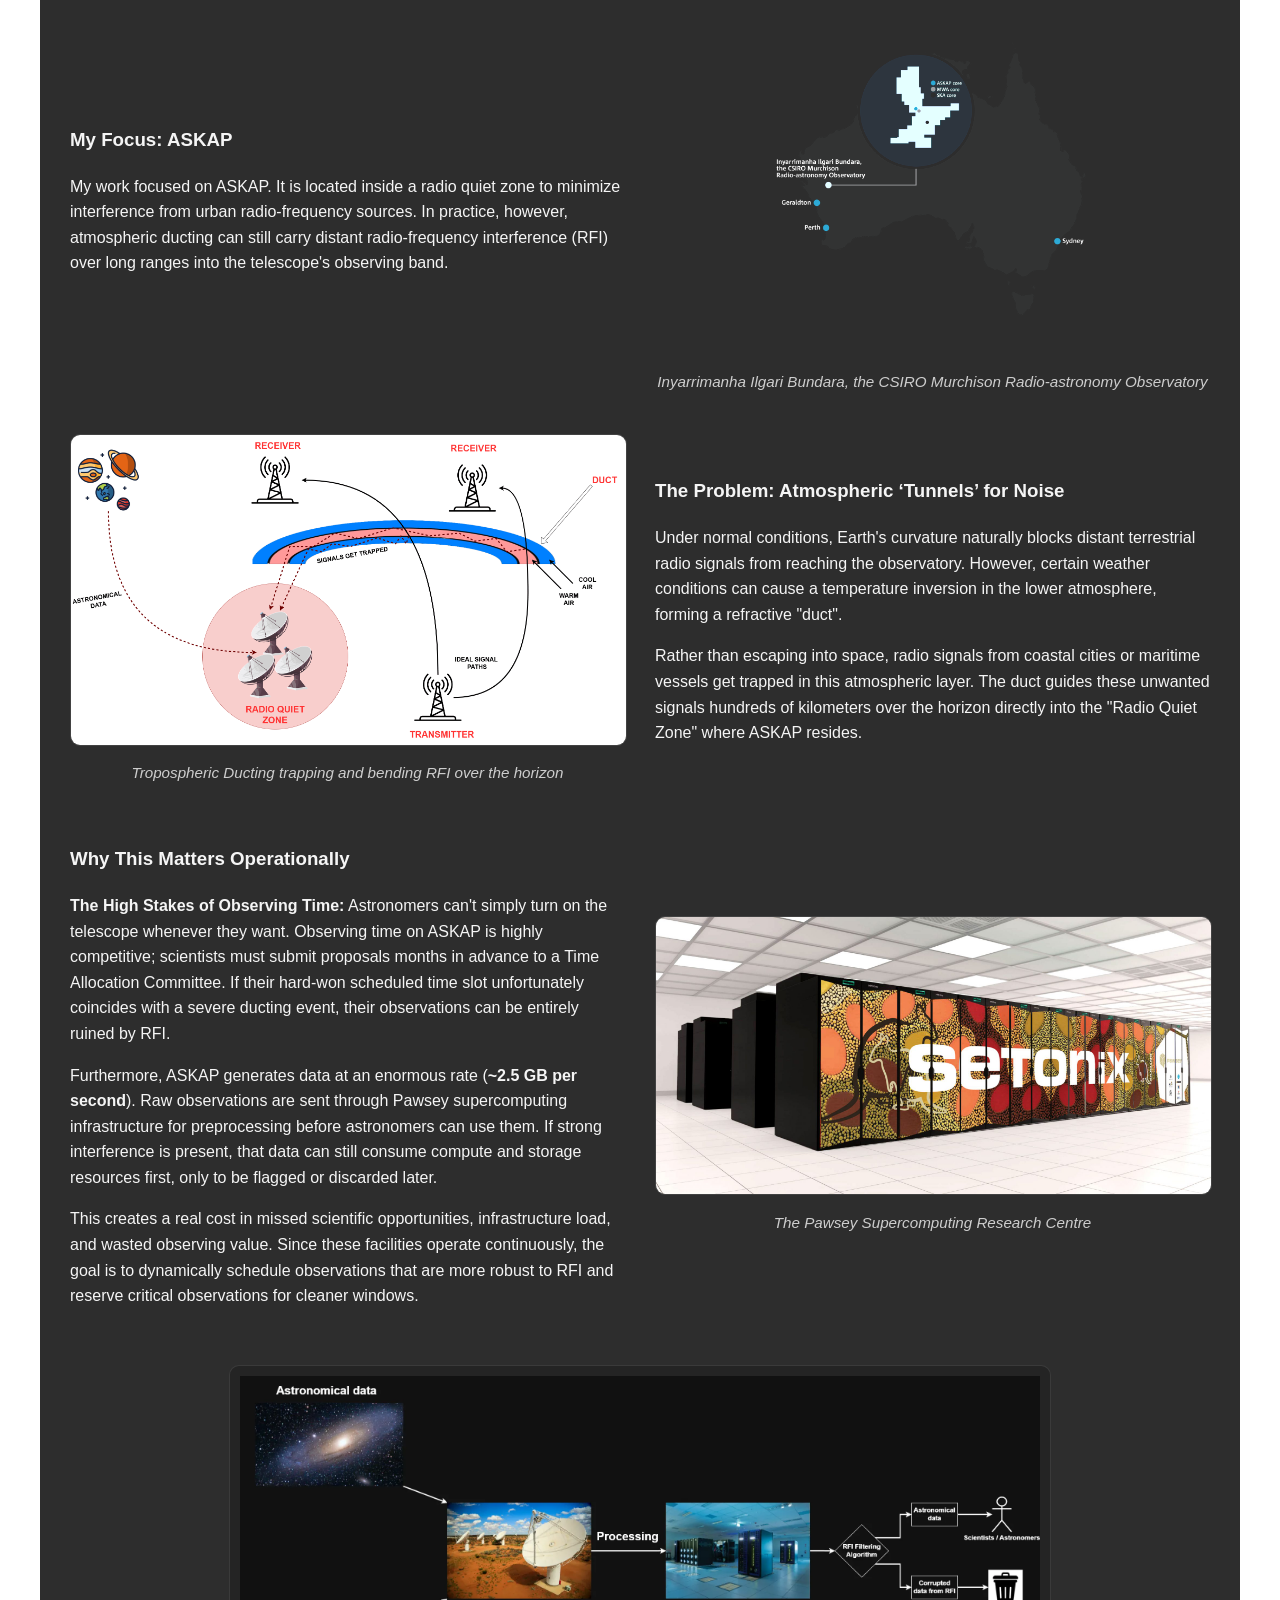
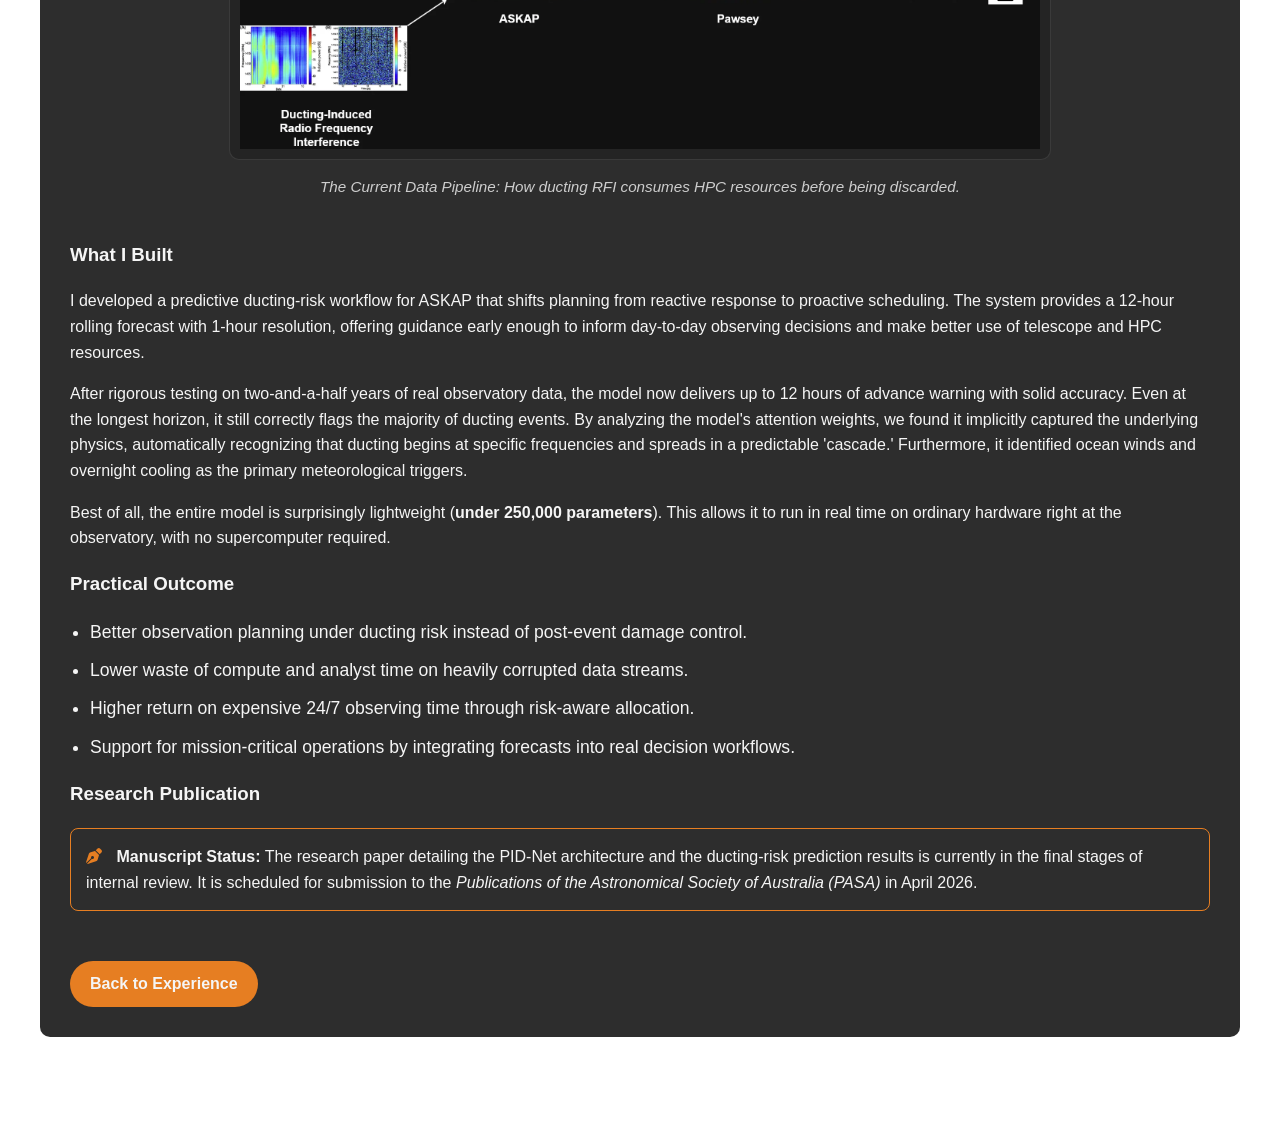
==== commit 28e85fdf: "Update page" ====
--- a/experience-csiro.html
+++ b/experience-csiro.html
@@ -128,7 +128,7 @@
                         decisions and make better use of telescope and HPC resources.
                     </p>
                     <p>
-                        After rigorous testing on two-and-a-half years of real observatory data, the model now delivers up to 12 hours of advance warning with solid accuracy. Even at the longest horizon, it still correctly flags the majority of ducting events. It learned the physics on its own, automatically discovering that ducting often starts at certain frequencies and spreads in a predictable “cascade,” and that ocean winds plus overnight cooling are the strongest triggers.
+                        After rigorous testing on two-and-a-half years of real observatory data, the model now delivers up to 12 hours of advance warning with solid accuracy. Even at the longest horizon, it still correctly flags the majority of ducting events. By analyzing the model's attention weights, we found it implicitly captured the underlying physics, automatically recognizing that ducting begins at specific frequencies and spreads in a predictable 'cascade.' Furthermore, it identified ocean winds and overnight cooling as the primary meteorological triggers.
                     </p>
                     <p>
                         Best of all, the entire model is surprisingly lightweight (<strong>under 250,000 parameters</strong>). This allows it to run in real time on ordinary hardware right at the observatory, with no supercomputer required.
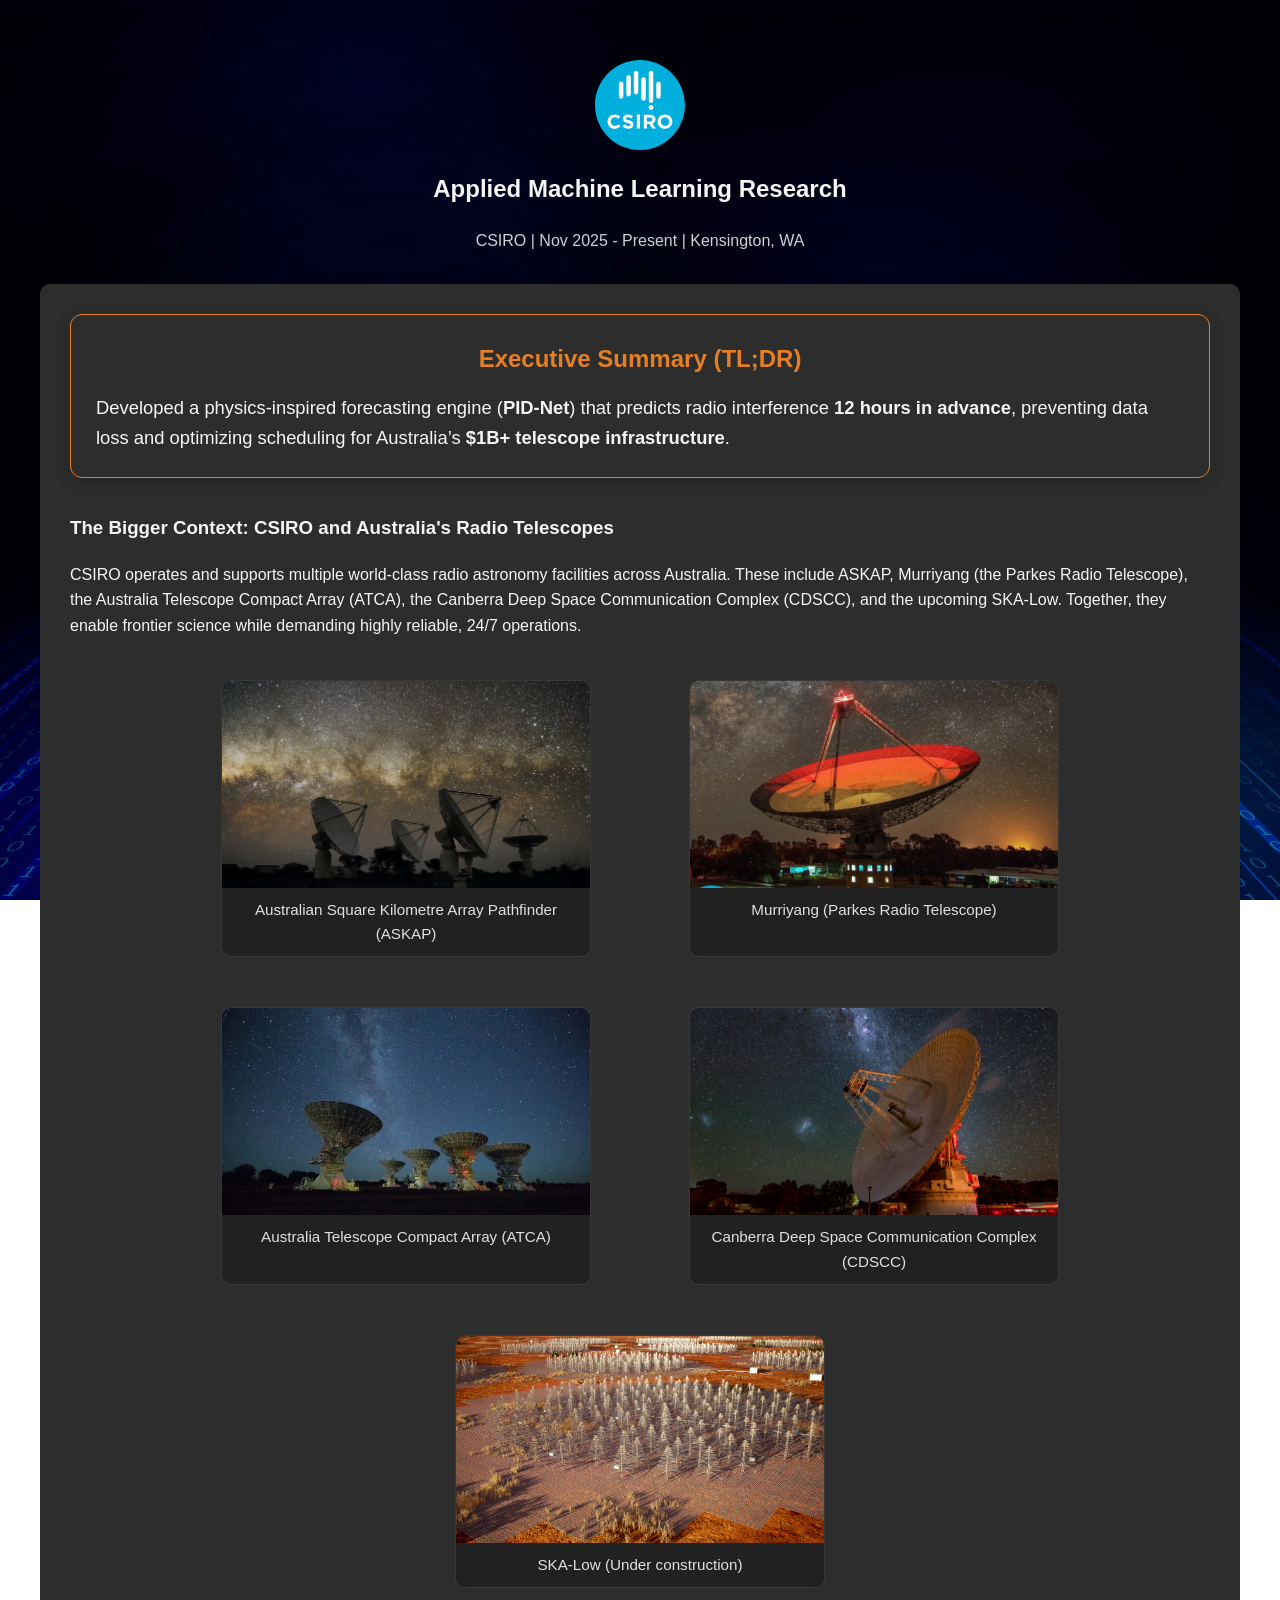
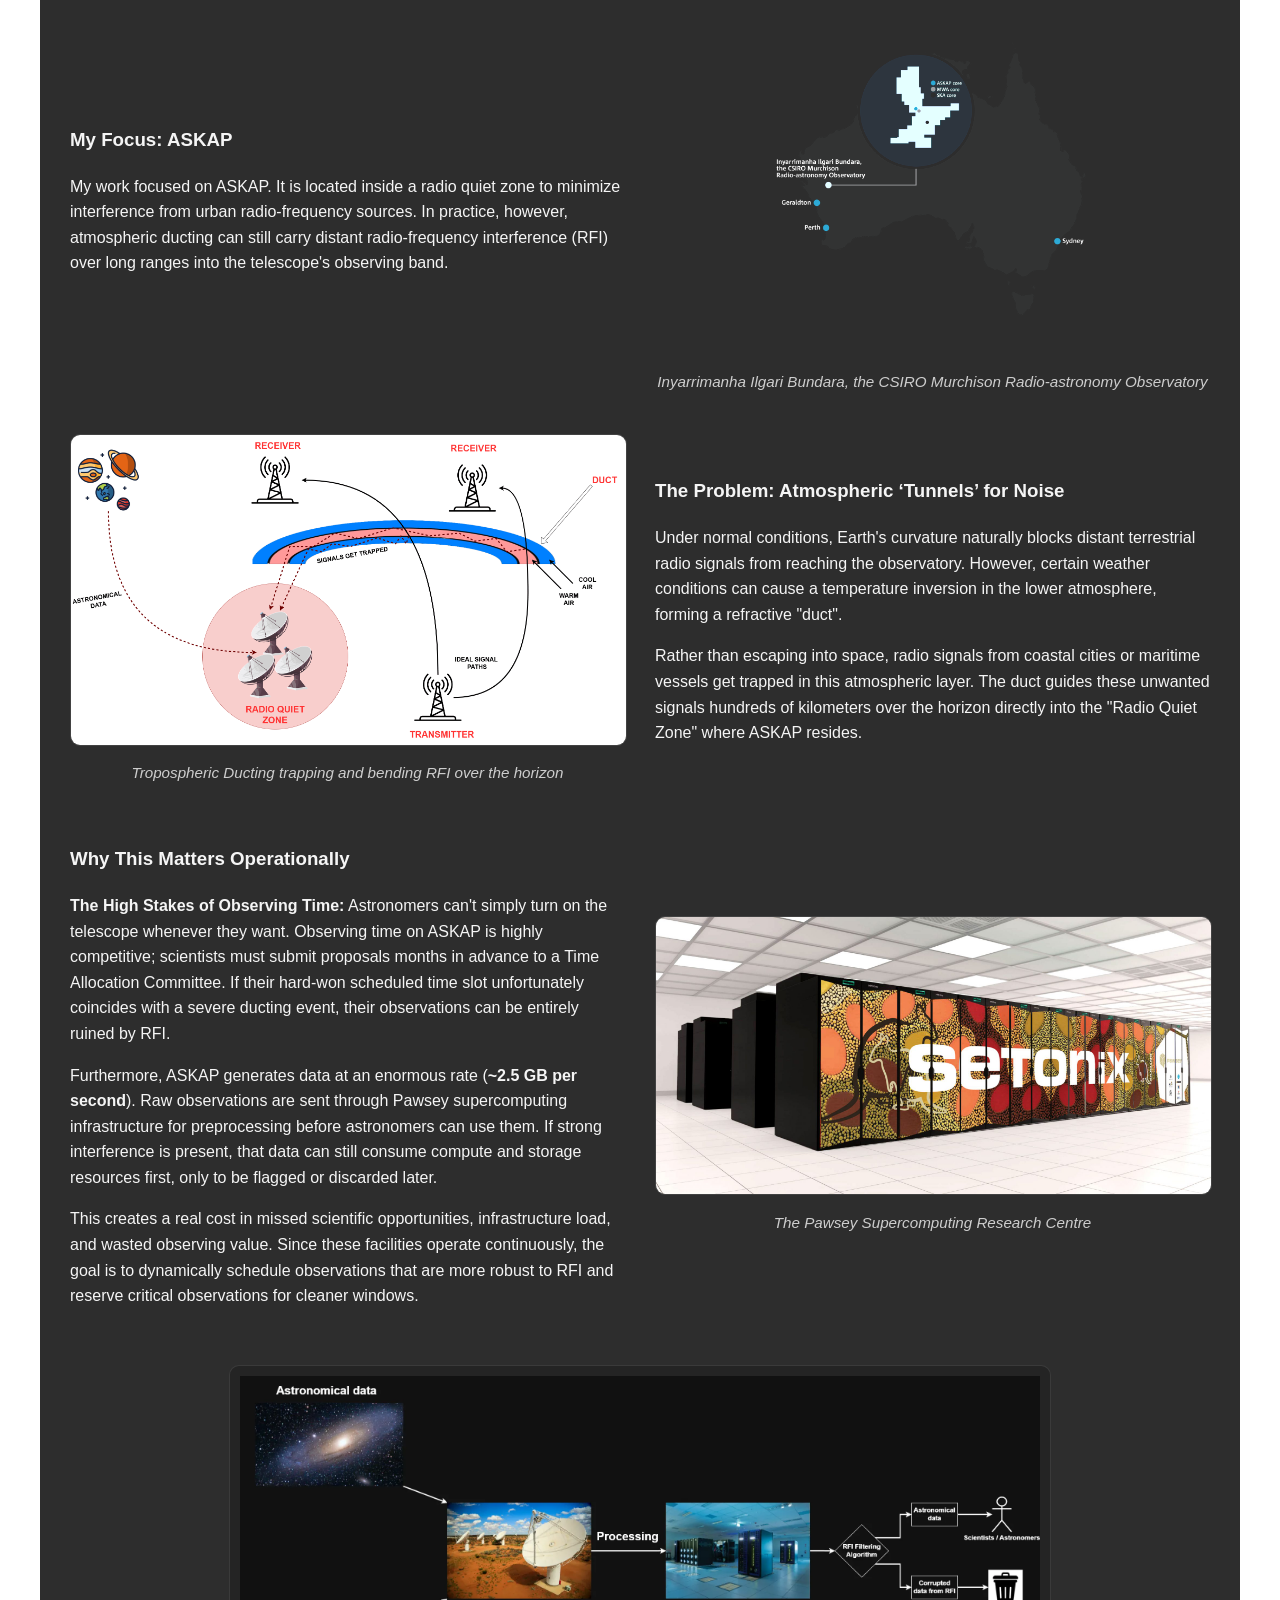
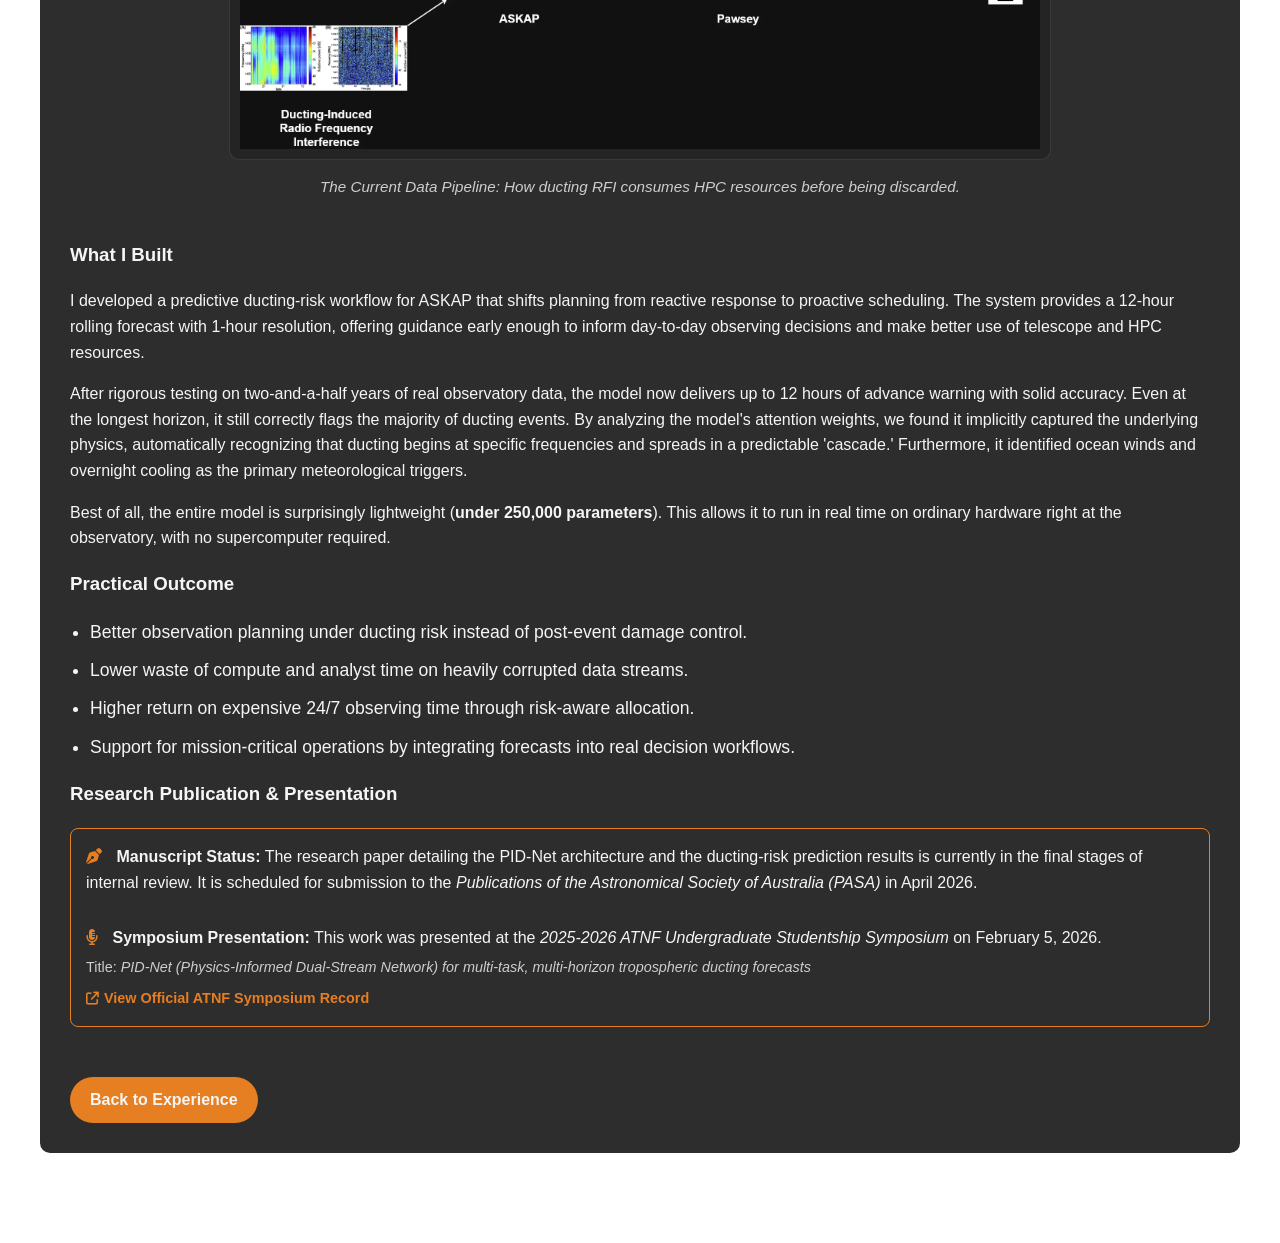
==== commit 504464a1: "Update page" ====
--- a/experience-csiro.html
+++ b/experience-csiro.html
@@ -142,11 +142,23 @@
                         <li>Support for mission-critical operations by integrating forecasts into real decision workflows.</li>
                     </ul>
 
-                    <h3>Research Publication</h3>
+                    <h3>Research Publication & Presentation</h3>
                     <div style="background-color: rgba(var(--accent-rgb), 0.1); border: 1px solid var(--accent-color); padding: 15px; border-radius: 8px; margin-top: 15px;">
-                        <p style="margin: 0;">
+                        <p style="margin: 0 0 15px 0;">
                             <i class="fa-solid fa-pen-nib" style="margin-right: 10px; color: var(--accent-color);"></i>
                             <strong>Manuscript Status:</strong> The research paper detailing the PID-Net architecture and the ducting-risk prediction results is currently in the final stages of internal review. It is scheduled for submission to the <em>Publications of the Astronomical Society of Australia (PASA)</em> in April 2026.
+                        </p>
+                        <p style="margin: 0; border-top: 1px solid rgba(var(--accent-rgb), 0.3); padding-top: 15px;">
+                            <i class="fa-solid fa-microphone-lines" style="margin-right: 10px; color: var(--accent-color);"></i>
+                            <strong>Symposium Presentation:</strong> This work was presented at the <em>2025-2026 ATNF Undergraduate Studentship Symposium</em> on February 5, 2026. 
+                            <br>
+                            <span style="font-size: 0.9rem; opacity: 0.8; margin-top: 5px; display: inline-block;">
+                                Title: <em>PID-Net (Physics-Informed Dual-Stream Network) for multi-task, multi-horizon tropospheric ducting forecasts</em> 
+                            </span>
+                            <br>
+                            <a href="https://www.atnf.csiro.au/about-atnf/students-careers/summer-vacation/2025-2026-undergraduate-studentship-symposium/" target="_blank" style="color: var(--accent-color); text-decoration: none; font-size: 0.9rem; font-weight: bold; margin-top: 8px; display: inline-block;">
+                                <i class="fa-solid fa-arrow-up-right-from-square" style="font-size: 0.8rem; margin-right: 5px;"></i>View Official ATNF Symposium Record
+                            </a>
                         </p>
                     </div>
 
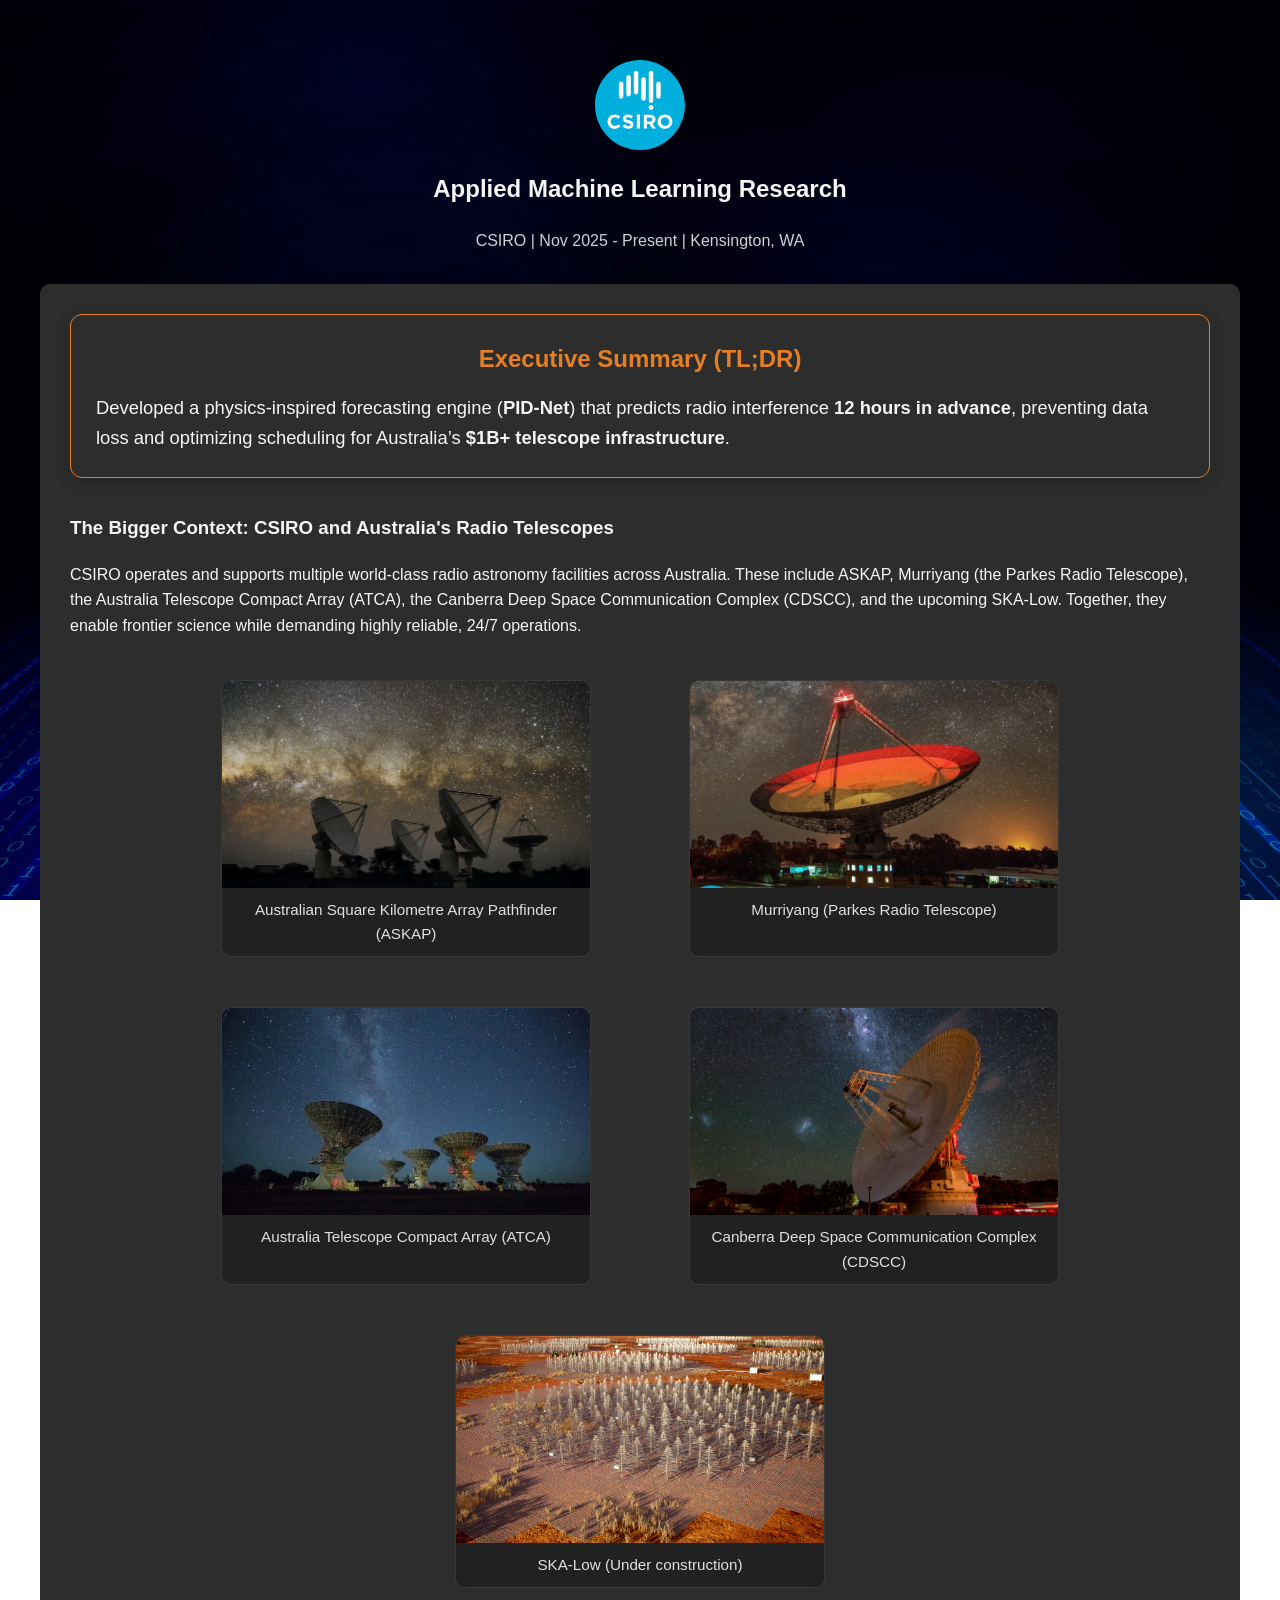
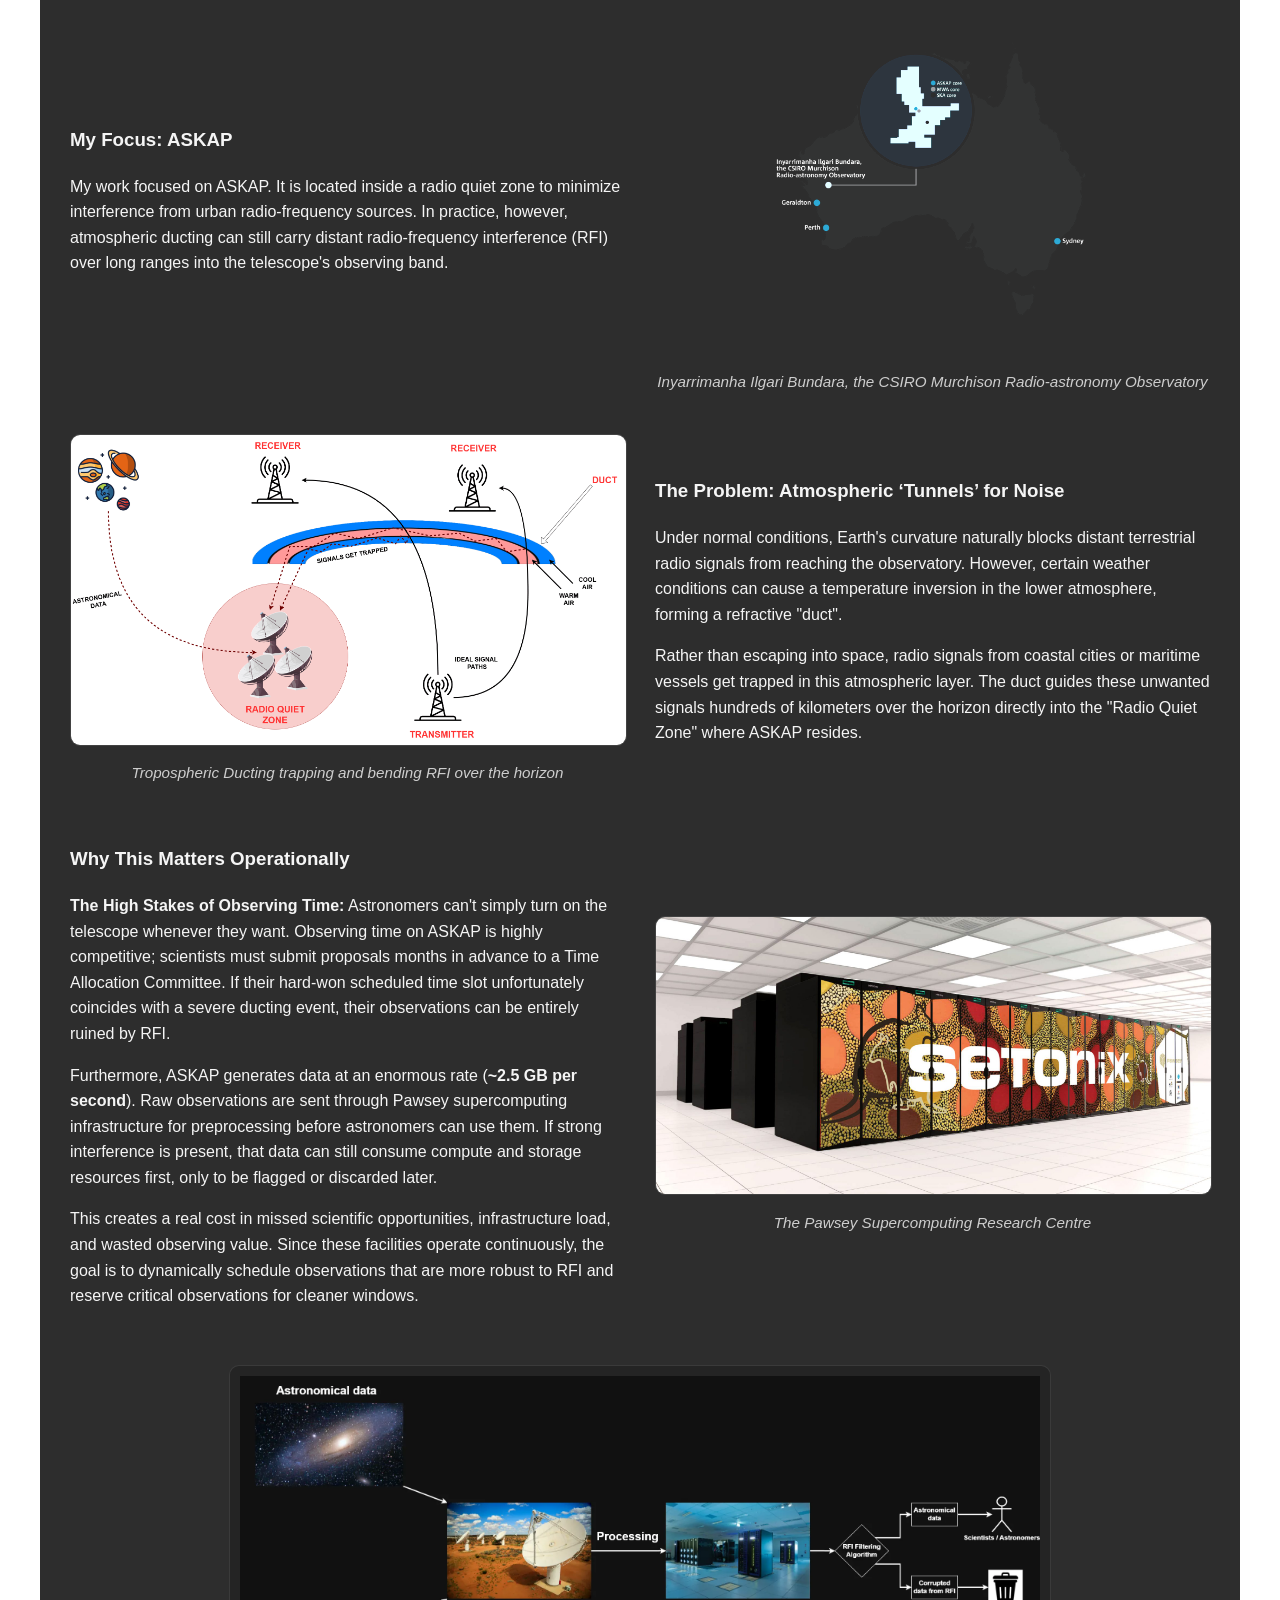
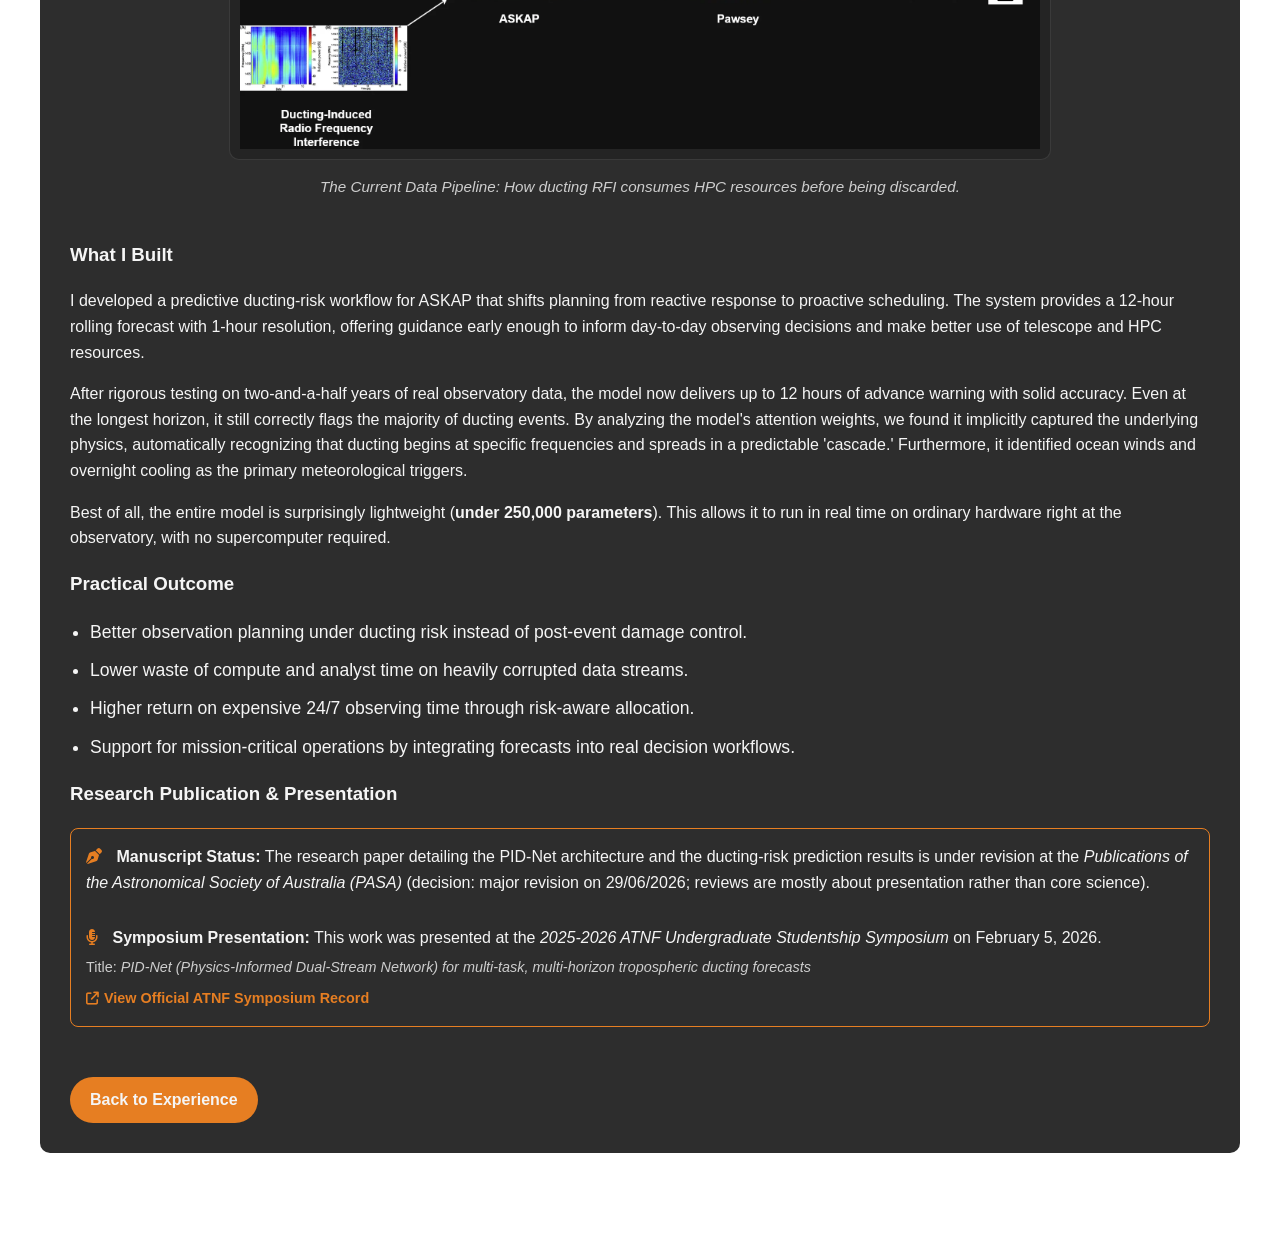
==== commit ef3afbbc: "Update PASA manuscript status to under major revision" ====
--- a/experience-csiro.html
+++ b/experience-csiro.html
@@ -7,6 +7,16 @@
     <link rel="icon" type="image/jpeg" href="img/tab_icon.jpg">
     <link rel="stylesheet" href="css/style.css">
     <link rel="stylesheet" href="https://cdnjs.cloudflare.com/ajax/libs/font-awesome/6.4.0/css/all.min.css">
+    
+    <!-- Google tag (gtag.js) -->
+    <script async src="https://www.googletagmanager.com/gtag/js?id=G-H9TQ7ZRJN9"></script>
+    <script>
+      window.dataLayer = window.dataLayer || [];
+      function gtag(){dataLayer.push(arguments);}
+      gtag('js', new Date());
+
+      gtag('config', 'G-H9TQ7ZRJN9');
+    </script>
 </head>
 <body>
     <main class="container experience-detail-page">
@@ -146,7 +156,7 @@
                     <div style="background-color: rgba(var(--accent-rgb), 0.1); border: 1px solid var(--accent-color); padding: 15px; border-radius: 8px; margin-top: 15px;">
                         <p style="margin: 0 0 15px 0;">
                             <i class="fa-solid fa-pen-nib" style="margin-right: 10px; color: var(--accent-color);"></i>
-                            <strong>Manuscript Status:</strong> The research paper detailing the PID-Net architecture and the ducting-risk prediction results is currently in the final stages of internal review. It is scheduled for submission to the <em>Publications of the Astronomical Society of Australia (PASA)</em> in April 2026.
+                            <strong>Manuscript Status:</strong> The research paper detailing the PID-Net architecture and the ducting-risk prediction results is under revision at the <em>Publications of the Astronomical Society of Australia (PASA)</em> (decision: major revision on 29/06/2026; reviews are mostly about presentation rather than core science).
                         </p>
                         <p style="margin: 0; border-top: 1px solid rgba(var(--accent-rgb), 0.3); padding-top: 15px;">
                             <i class="fa-solid fa-microphone-lines" style="margin-right: 10px; color: var(--accent-color);"></i>
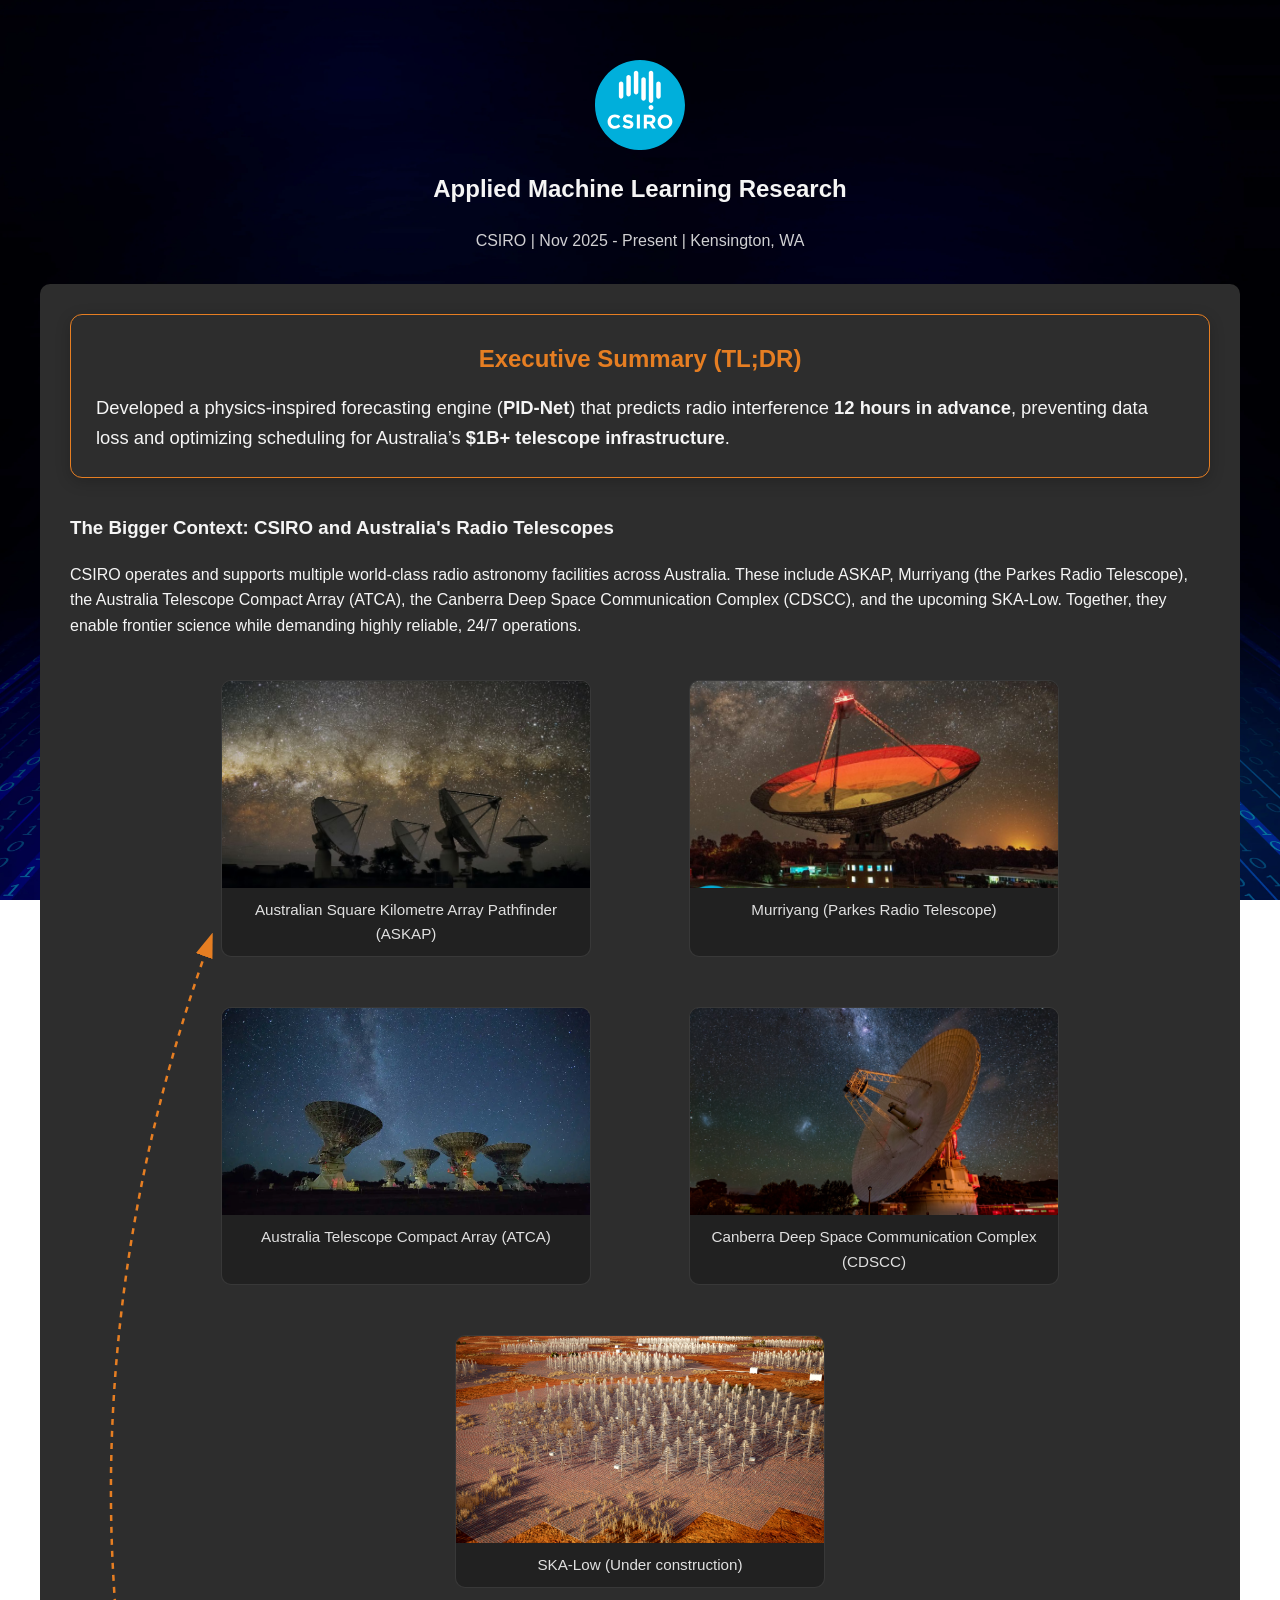
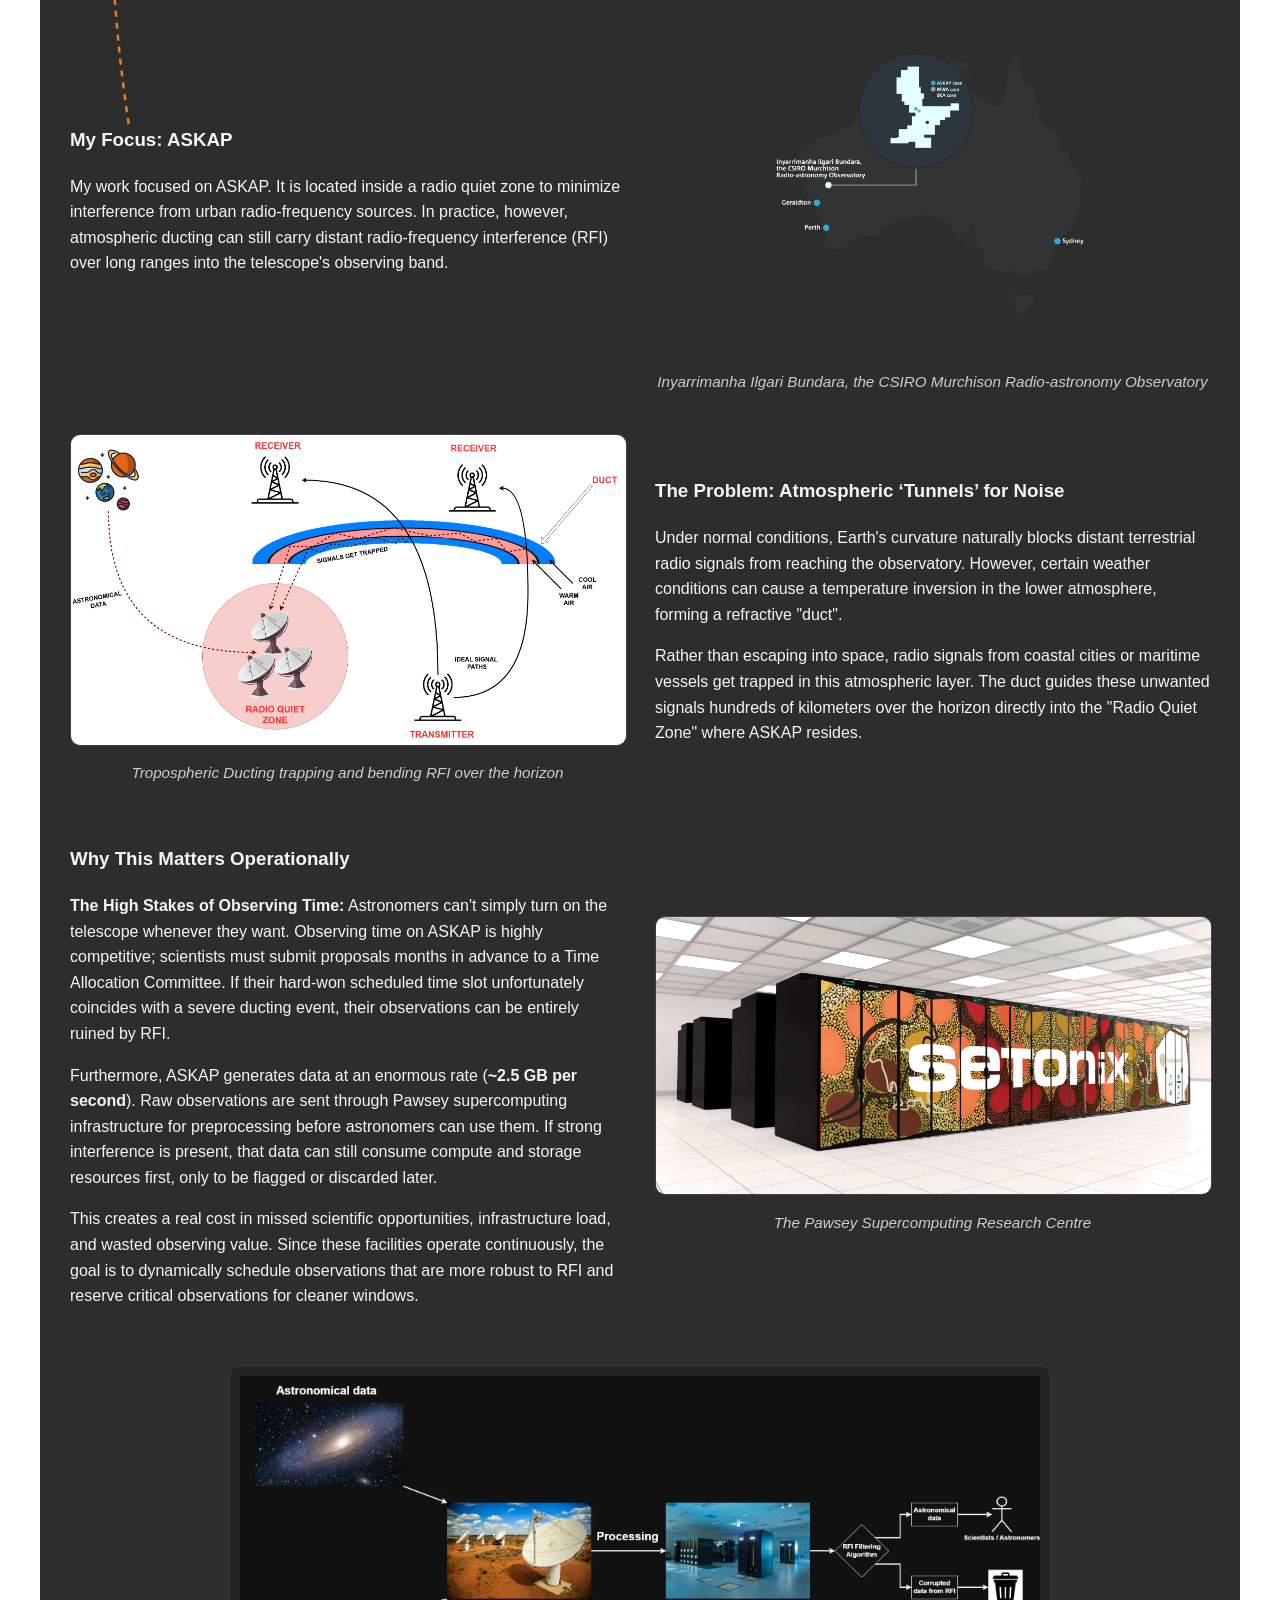
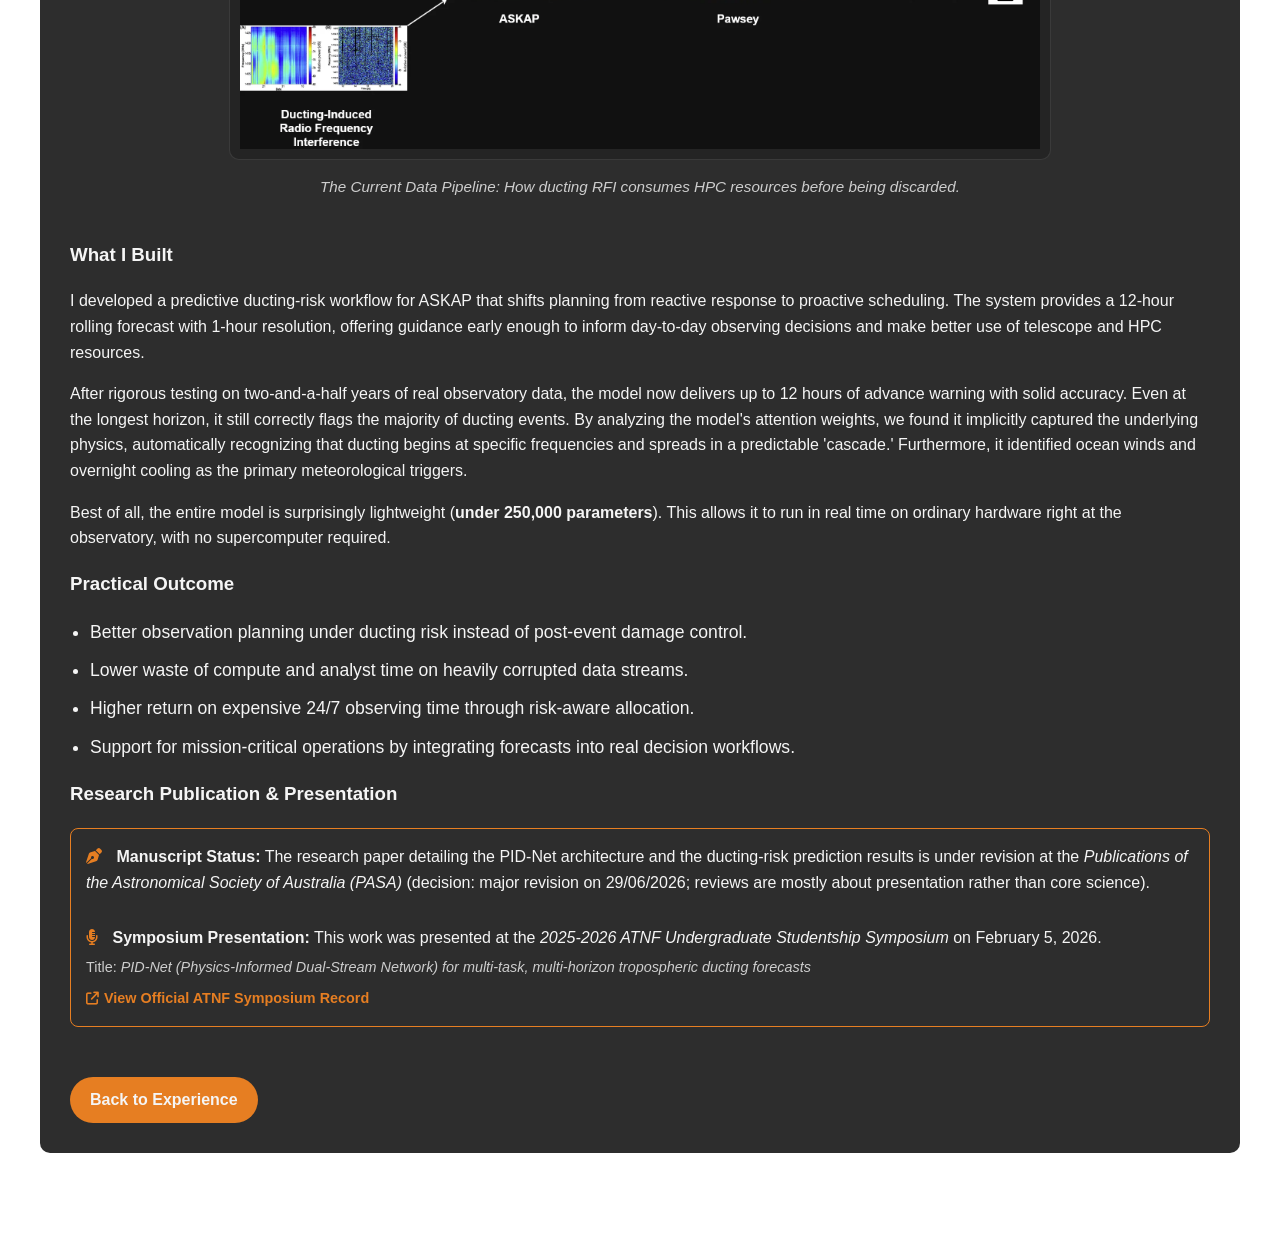
==== commit 70c3dba8: "Add dynamic connector arrow from Focus header to ASKAP image card" ====
--- a/experience-csiro.html
+++ b/experience-csiro.html
@@ -27,7 +27,16 @@
                 <p class="experience-detail-meta">CSIRO | Nov 2025 - Present | Kensington, WA</p>
             </div>
 
-            <div class="experience-item">
+            <div class="experience-item" style="position: relative;">
+                <!-- Dynamic Connector Arrow SVG -->
+                <svg id="arrow-connector" style="position: absolute; top: 0; left: 0; width: 100%; height: 100%; pointer-events: none; z-index: 5; display: none;">
+                    <defs>
+                        <marker id="arrowhead" markerWidth="10" markerHeight="7" refX="8" refY="3.5" orient="auto">
+                            <polygon points="0 0, 10 3.5, 0 7" fill="var(--accent-color, #e67e22)" />
+                        </marker>
+                    </defs>
+                    <path id="arrow-path" fill="none" stroke="var(--accent-color, #e67e22)" stroke-width="2.5" stroke-dasharray="6,6" marker-end="url(#arrowhead)" />
+                </svg>
                 <div class="experience-details">
                     <!-- TL;DR Impact Summary -->
                     <div style="background-color: rgba(var(--accent-rgb), 0.1); border: 1px solid var(--accent-color); padding: 25px; border-radius: 12px; margin-bottom: 35px; box-shadow: 0 4px 15px rgba(0,0,0,0.2);">
@@ -46,7 +55,7 @@
                     </p>
 
                     <div class="experience-gallery">
-                        <figure class="media-card">
+                        <figure class="media-card" id="askap-card">
                             <img src="img/ASKAP.avif" alt="ASKAP radio telescope array">
                             <figcaption>Australian Square Kilometre Array Pathfinder (ASKAP)</figcaption>
                         </figure>
@@ -70,7 +79,7 @@
 
                     <div style="display: flex; flex-wrap: wrap; align-items: center; gap: 30px; margin-bottom: 40px;">
                         <div style="flex: 1 1 300px;">
-                            <h3>My Focus: ASKAP</h3>
+                            <h3 id="askap-header">My <span id="askap-header-focus">Focus</span>: ASKAP</h3>
                             <p>
                                 My work focused on ASKAP. It is located inside a radio quiet zone to minimize interference
                                 from urban radio-frequency sources. In practice, however, atmospheric ducting can still carry
@@ -179,5 +188,51 @@
             </div>
         </section>
     </main>
+    <script>
+        document.addEventListener('DOMContentLoaded', () => {
+            const container = document.querySelector('.experience-item');
+            const card = document.getElementById('askap-card');
+            const header = document.getElementById('askap-header-focus');
+            const svg = document.getElementById('arrow-connector');
+            const path = document.getElementById('arrow-path');
+
+            function updateArrow() {
+                if (!card || !header || !svg || !path) return;
+
+                // Only draw arrow on wider screens where elements are aligned properly
+                if (window.innerWidth > 768) {
+                    svg.style.display = 'block';
+
+                    const containerRect = container.getBoundingClientRect();
+                    const cardRect = card.getBoundingClientRect();
+                    const headerRect = header.getBoundingClientRect();
+
+                    // Start from the top center of the "Focus" span
+                    const startX = headerRect.left - containerRect.left + (headerRect.width / 2);
+                    const startY = headerRect.top - containerRect.top - 5;
+
+                    // End at the bottom-left of the image card, slightly offset
+                    const endX = cardRect.left - containerRect.left - 10;
+                    const endY = cardRect.bottom - containerRect.top - 20;
+
+                    // Control point for a nice curved arc bowing to the left
+                    const controlX = Math.min(startX, endX) - 60;
+                    const controlY = (startY + endY) / 2;
+
+                    path.setAttribute('d', `M ${startX} ${startY} Q ${controlX} ${controlY} ${endX} ${endY}`);
+                } else {
+                    svg.style.display = 'none';
+                }
+            }
+
+            // Draw initially and on resize
+            updateArrow();
+            window.addEventListener('resize', updateArrow);
+            
+            // Re-run after a small delay in case fonts or images load and shift layout
+            setTimeout(updateArrow, 500);
+            window.addEventListener('load', updateArrow);
+        });
+    </script>
 </body>
 </html>
